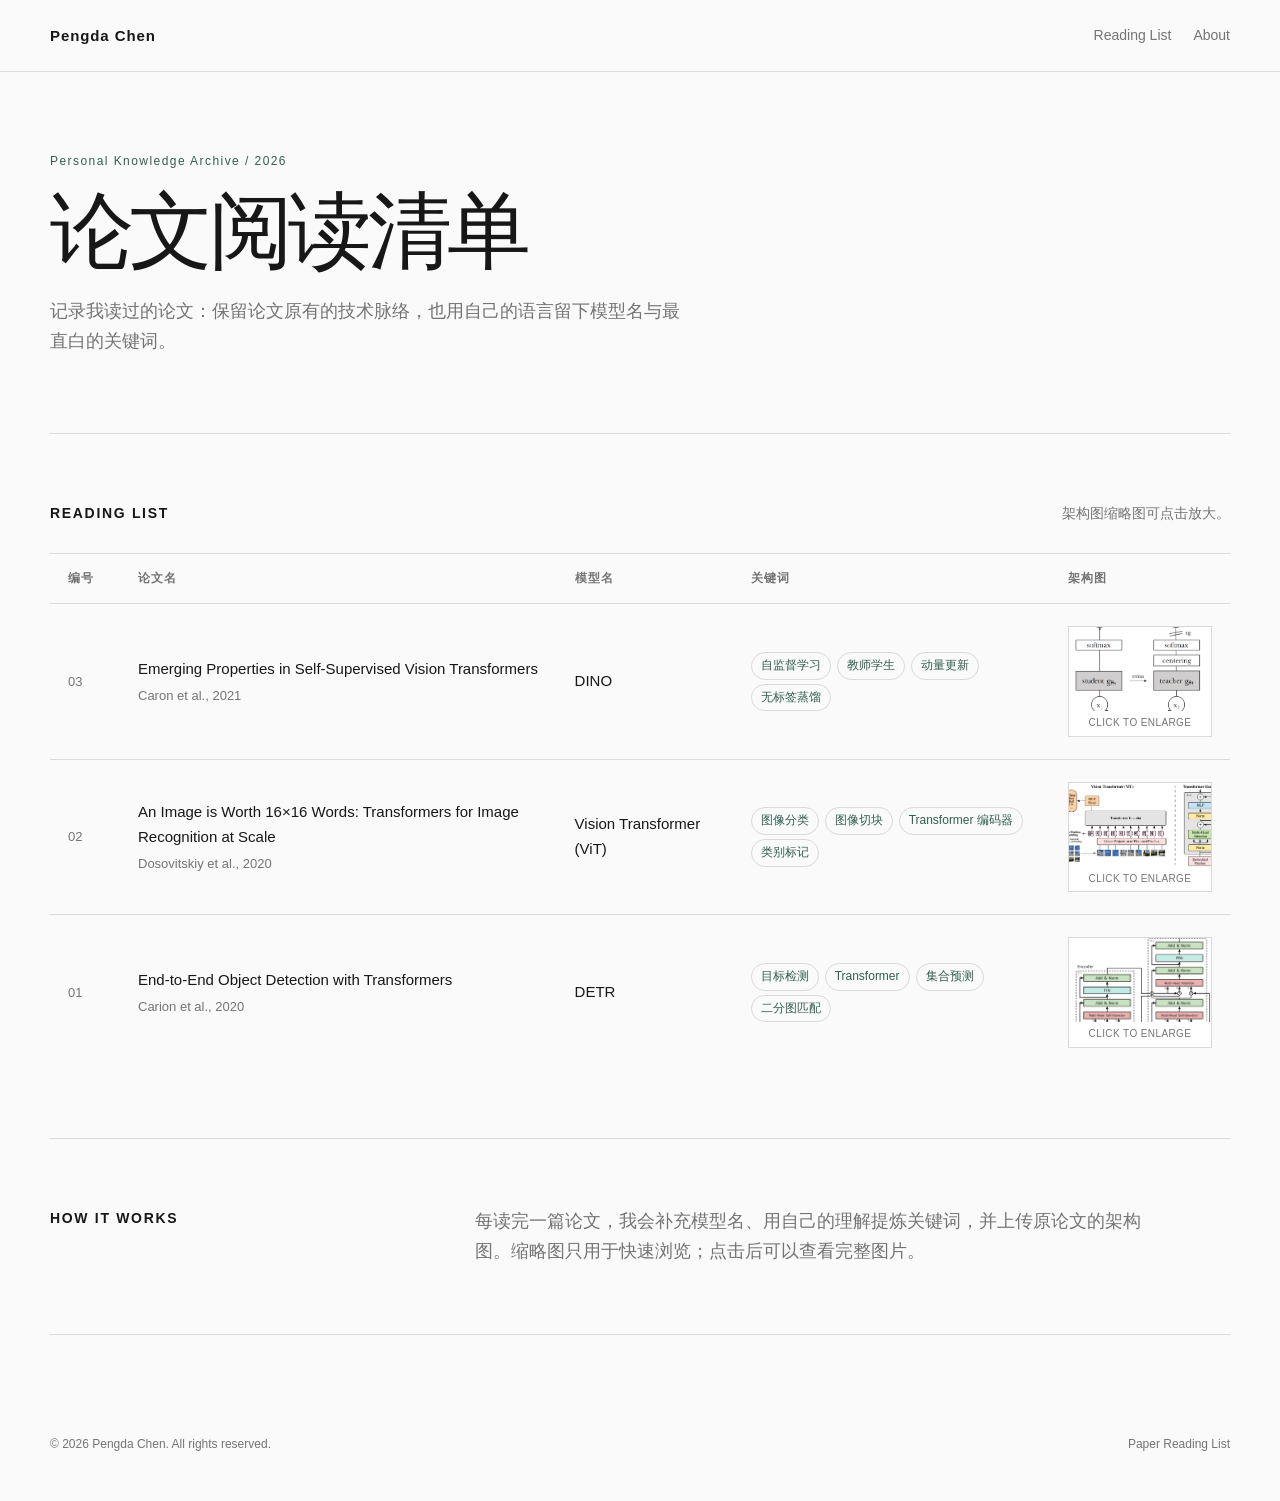
==== pages/homepage.html @ 8f0850e8 "Order paper list by recent reading" ====
<!doctype html>
<html lang="zh-CN">
  <head>
    <meta charset="UTF-8" />
    <meta name="viewport" content="width=device-width, initial-scale=1.0" />
    <meta name="description" content="Pengda Chen 的论文阅读清单" />
    <title>Paper Reading List — Pengda Chen</title>
    <link rel="stylesheet" href="../css/style.css" />
  </head>
  <body>
    <header class="site-header" id="top">
      <div class="container nav">
        <a class="brand" href="#top">Pengda Chen</a>
        <nav class="nav-links" aria-label="主导航">
          <a href="#reading-list">Reading List</a>
          <a href="#how-to-use">About</a>
        </nav>
      </div>
    </header>

    <main class="container">
      <section class="intro">
        <p class="eyebrow">Personal Knowledge Archive / 2026</p>
        <h1>论文阅读清单</h1>
        <p class="intro-copy">记录我读过的论文：保留论文原有的技术脉络，也用自己的语言留下模型名与最直白的关键词。</p>
      </section>

      <section id="reading-list" class="reading-list" aria-labelledby="reading-list-title">
        <div class="section-heading">
          <h2 id="reading-list-title">Reading List</h2>
          <p>架构图缩略图可点击放大。</p>
        </div>
        <div class="table-scroll">
          <table>
            <thead>
              <tr>
                <th scope="col">编号</th>
                <th scope="col">论文名</th>
                <th scope="col">模型名</th>
                <th scope="col">关键词</th>
                <th scope="col">架构图</th>
              </tr>
            </thead>
            <tbody>
              <!-- 新论文在此处添加一行；图片建议放在 ../images/ 文件夹。 -->
              <tr>
                <td class="paper-index">03</td>
                <td><strong>Emerging Properties in Self-Supervised Vision Transformers</strong><span>Caron et al., 2021</span></td>
                <td>DINO</td>
                <td><span class="keyword">自监督学习</span><span class="keyword">教师学生</span><span class="keyword">动量更新</span><span class="keyword">无标签蒸馏</span></td>
                <td>
                  <button class="thumbnail-button" type="button" data-full-image="../images/dino-architecture.png" data-paper-title="DINO 架构图" aria-label="放大查看 DINO 架构图">
                    <img src="../images/dino-architecture.png" alt="DINO 论文中的教师学生模型架构图" />
                    <span>Click to enlarge</span>
                  </button>
                </td>
              </tr>
              <tr>
                <td class="paper-index">02</td>
                <td><strong>An Image is Worth 16×16 Words: Transformers for Image Recognition at Scale</strong><span>Dosovitskiy et al., 2020</span></td>
                <td>Vision Transformer (ViT)</td>
                <td><span class="keyword">图像分类</span><span class="keyword">图像切块</span><span class="keyword">Transformer 编码器</span><span class="keyword">类别标记</span></td>
                <td>
                  <button class="thumbnail-button" type="button" data-full-image="../images/vit-architecture.png" data-paper-title="Vision Transformer (ViT) 架构图" aria-label="放大查看 Vision Transformer 架构图">
                    <img src="../images/vit-architecture.png" alt="Vision Transformer 论文中的模型架构图" />
                    <span>Click to enlarge</span>
                  </button>
                </td>
              </tr>
              <tr>
                <td class="paper-index">01</td>
                <td><strong>End-to-End Object Detection with Transformers</strong><span>Carion et al., 2020</span></td>
                <td>DETR</td>
                <td><span class="keyword">目标检测</span><span class="keyword">Transformer</span><span class="keyword">集合预测</span><span class="keyword">二分图匹配</span></td>
                <td>
                  <button class="thumbnail-button" type="button" data-full-image="../images/detr-architecture.png" data-paper-title="DETR 架构图" aria-label="放大查看 DETR 架构图">
                    <img src="../images/detr-architecture.png" alt="DETR 论文中的模型架构图" />
                    <span>Click to enlarge</span>
                  </button>
                </td>
              </tr>
            </tbody>
          </table>
        </div>
      </section>

      <section id="how-to-use" class="how-to-use">
        <h2>How it works</h2>
        <p>每读完一篇论文，我会补充模型名、用自己的理解提炼关键词，并上传原论文的架构图。缩略图只用于快速浏览；点击后可以查看完整图片。</p>
      </section>
    </main>

    <footer><div class="container"><p>© 2026 Pengda Chen. All rights reserved.</p><p>Paper Reading List</p></div></footer>

    <dialog class="image-dialog" aria-labelledby="dialog-title">
      <div class="dialog-bar"><p id="dialog-title">架构图</p><button class="close-dialog" type="button" aria-label="关闭放大图片">×</button></div>
      <img class="dialog-image" src="" alt="" />
    </dialog>
    <script src="../src/main.js"></script>
  </body>
</html>
---- css/style.css ----
:root { --ink: #171717; --muted: #747474; --line: #d9d9d9; --paper: #fafafa; --accent: #315f51; --header-height: 72px; }
* { box-sizing: border-box; }
html { scroll-behavior: smooth; scroll-padding-top: calc(var(--header-height) + 24px); }
body { margin: 0; color: var(--ink); background: var(--paper); font-family: "Helvetica Neue", Helvetica, Arial, "PingFang SC", "Microsoft YaHei", sans-serif; line-height: 1.65; }
button, a { font: inherit; } a { color: inherit; text-decoration: none; }.container { width: min(1180px, calc(100% - 48px)); margin: 0 auto; }
.site-header { position: fixed; z-index: 10; inset: 0 0 auto; height: var(--header-height); border-bottom: 1px solid var(--line); background: rgba(250, 250, 250, .94); backdrop-filter: blur(10px); }.nav { display: flex; min-height: var(--header-height); align-items: center; justify-content: space-between; gap: 24px; }.brand { font-size: 15px; font-weight: 600; letter-spacing: .06em; }.nav-links { display: flex; gap: 22px; color: var(--muted); font-size: 14px; }.nav-links a:hover { color: var(--accent); }
main { padding: 152px 0 74px; }.intro { padding-bottom: 76px; border-bottom: 1px solid var(--line); }.eyebrow { margin: 0 0 16px; color: var(--accent); font-size: 12px; letter-spacing: .12em; }h1, h2, p { margin-top: 0; }h1 { margin-bottom: 22px; font-size: clamp(44px, 7vw, 84px); font-weight: 400; letter-spacing: -.055em; line-height: 1.04; }.intro-copy { max-width: 635px; margin-bottom: 0; color: var(--muted); font-size: 18px; }
.reading-list, .how-to-use { padding: 68px 0; border-bottom: 1px solid var(--line); }.section-heading { display: flex; align-items: baseline; justify-content: space-between; gap: 24px; margin-bottom: 28px; }.section-heading h2, .how-to-use h2 { margin-bottom: 0; font-size: 14px; font-weight: 600; letter-spacing: .12em; text-transform: uppercase; }.section-heading p { margin-bottom: 0; color: var(--muted); font-size: 14px; }.table-scroll { overflow-x: auto; border-top: 1px solid var(--line); }table { width: 100%; min-width: 860px; border-collapse: collapse; text-align: left; }th { padding: 15px 18px; color: var(--muted); font-size: 12px; font-weight: 600; letter-spacing: .08em; text-transform: uppercase; }td { padding: 22px 18px; vertical-align: middle; border-top: 1px solid var(--line); font-size: 15px; }td:nth-child(2) { width: 37%; }.paper-index { width: 70px; color: var(--muted); font-size: 13px; font-variant-numeric: tabular-nums; }td strong, td span { display: block; }td strong { font-weight: 500; }td td span, td > span { margin-top: 3px; color: var(--muted); font-size: 13px; }.keyword { display: inline-block; margin: 2px 6px 2px 0; padding: 3px 9px; border: 1px solid var(--line); border-radius: 999px; color: var(--accent); font-size: 12px; }.thumbnail-button { position: relative; display: block; width: 144px; padding: 0; overflow: hidden; border: 1px solid var(--line); background: white; cursor: zoom-in; }.thumbnail-button img { display: block; width: 142px; height: 84px; object-fit: cover; }.thumbnail-button span { padding: 4px 7px; color: var(--muted); font-size: 10px; letter-spacing: .04em; text-transform: uppercase; }.thumbnail-button:hover { border-color: var(--accent); }
.how-to-use { display: grid; grid-template-columns: 1fr 2fr; gap: 48px; }.how-to-use p { max-width: 700px; margin-bottom: 0; color: var(--muted); font-size: 18px; }.image-dialog { width: min(1100px, calc(100% - 32px)); max-height: calc(100% - 32px); padding: 0; border: 1px solid var(--line); background: var(--paper); box-shadow: 0 24px 80px rgba(0, 0, 0, .2); }.image-dialog::backdrop { background: rgba(16, 16, 16, .7); }.dialog-bar { display: flex; align-items: center; justify-content: space-between; min-height: 52px; padding: 0 14px 0 20px; border-bottom: 1px solid var(--line); }.dialog-bar p { margin: 0; font-size: 14px; font-weight: 500; }.close-dialog { width: 34px; height: 34px; border: 0; border-radius: 50%; background: transparent; color: var(--ink); cursor: pointer; font-size: 28px; line-height: 1; }.close-dialog:hover { background: #eee; }.dialog-image { display: block; max-width: 100%; max-height: calc(100vh - 92px); margin: 0 auto; object-fit: contain; }
footer { padding: 26px 0 34px; color: var(--muted); font-size: 12px; }footer .container { display: flex; justify-content: space-between; gap: 16px; }
@media (max-width: 700px) { :root { --header-height: 60px; }.container { width: min(100% - 32px, 1180px); }.nav-links { gap: 14px; font-size: 12px; }main { padding-top: 116px; }.intro { padding-bottom: 58px; }.reading-list, .how-to-use { padding: 52px 0; }.section-heading, .how-to-use, footer .container { display: block; }.section-heading p { margin-top: 8px; }.how-to-use p { margin-top: 22px; }.dialog-image { max-height: calc(100vh - 84px); }footer p + p { margin-top: 8px; } }
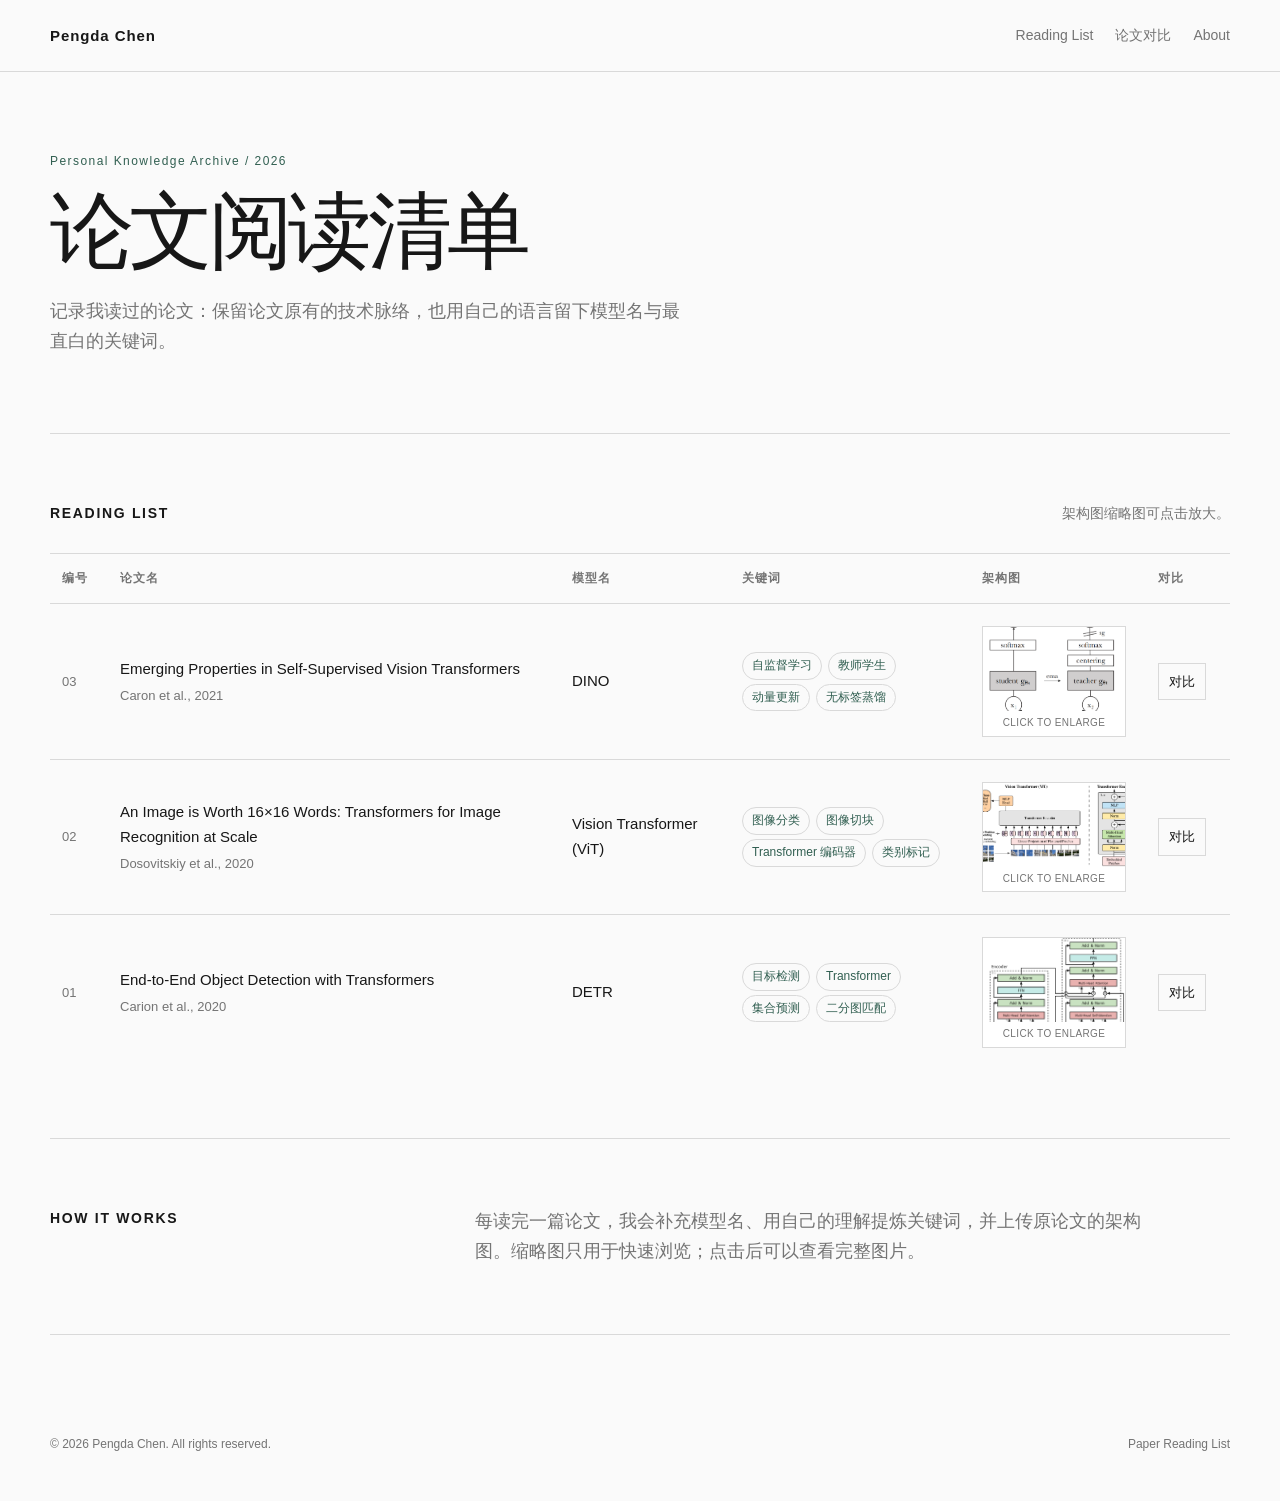
==== commit aabb7a92: "Add architecture comparison tool" ====
--- a/pages/homepage.html
+++ b/pages/homepage.html
@@ -13,6 +13,7 @@
         <a class="brand" href="#top">Pengda Chen</a>
         <nav class="nav-links" aria-label="主导航">
           <a href="#reading-list">Reading List</a>
+          <button class="nav-comparison" type="button">论文对比</button>
           <a href="#how-to-use">About</a>
         </nav>
       </div>
@@ -26,76 +27,59 @@
       </section>
 
       <section id="reading-list" class="reading-list" aria-labelledby="reading-list-title">
-        <div class="section-heading">
-          <h2 id="reading-list-title">Reading List</h2>
-          <p>架构图缩略图可点击放大。</p>
-        </div>
+        <div class="section-heading"><h2 id="reading-list-title">Reading List</h2><p>架构图缩略图可点击放大。</p></div>
         <div class="table-scroll">
           <table>
-            <thead>
-              <tr>
-                <th scope="col">编号</th>
-                <th scope="col">论文名</th>
-                <th scope="col">模型名</th>
-                <th scope="col">关键词</th>
-                <th scope="col">架构图</th>
-              </tr>
-            </thead>
+            <colgroup>
+              <col class="col-index" /><col class="col-paper" /><col class="col-model" /><col class="col-keywords" /><col class="col-image" /><col class="col-compare" />
+            </colgroup>
+            <thead><tr><th scope="col">编号</th><th scope="col">论文名</th><th scope="col">模型名</th><th scope="col">关键词</th><th scope="col">架构图</th><th scope="col">对比</th></tr></thead>
             <tbody>
-              <!-- 新论文在此处添加一行；图片建议放在 ../images/ 文件夹。 -->
+              <!-- 新论文添加在表格顶部；模型名与 data-model 保持一致。 -->
               <tr>
                 <td class="paper-index">03</td>
                 <td><strong>Emerging Properties in Self-Supervised Vision Transformers</strong><span>Caron et al., 2021</span></td>
                 <td>DINO</td>
                 <td><span class="keyword">自监督学习</span><span class="keyword">教师学生</span><span class="keyword">动量更新</span><span class="keyword">无标签蒸馏</span></td>
-                <td>
-                  <button class="thumbnail-button" type="button" data-full-image="../images/dino-architecture.png" data-paper-title="DINO 架构图" aria-label="放大查看 DINO 架构图">
-                    <img src="../images/dino-architecture.png" alt="DINO 论文中的教师学生模型架构图" />
-                    <span>Click to enlarge</span>
-                  </button>
-                </td>
+                <td><button class="thumbnail-button" type="button" data-full-image="../images/dino-architecture.png" data-paper-title="DINO 架构图" aria-label="放大查看 DINO 架构图"><img src="../images/dino-architecture.png" alt="DINO 论文中的教师学生模型架构图" /><span>Click to enlarge</span></button></td>
+                <td><button class="compare-button" type="button" data-model="DINO" data-title="DINO" data-image="../images/dino-architecture.png">对比</button></td>
               </tr>
               <tr>
                 <td class="paper-index">02</td>
                 <td><strong>An Image is Worth 16×16 Words: Transformers for Image Recognition at Scale</strong><span>Dosovitskiy et al., 2020</span></td>
                 <td>Vision Transformer (ViT)</td>
                 <td><span class="keyword">图像分类</span><span class="keyword">图像切块</span><span class="keyword">Transformer 编码器</span><span class="keyword">类别标记</span></td>
-                <td>
-                  <button class="thumbnail-button" type="button" data-full-image="../images/vit-architecture.png" data-paper-title="Vision Transformer (ViT) 架构图" aria-label="放大查看 Vision Transformer 架构图">
-                    <img src="../images/vit-architecture.png" alt="Vision Transformer 论文中的模型架构图" />
-                    <span>Click to enlarge</span>
-                  </button>
-                </td>
+                <td><button class="thumbnail-button" type="button" data-full-image="../images/vit-architecture.png" data-paper-title="Vision Transformer (ViT) 架构图" aria-label="放大查看 Vision Transformer 架构图"><img src="../images/vit-architecture.png" alt="Vision Transformer 论文中的模型架构图" /><span>Click to enlarge</span></button></td>
+                <td><button class="compare-button" type="button" data-model="Vision Transformer (ViT)" data-title="Vision Transformer (ViT)" data-image="../images/vit-architecture.png">对比</button></td>
               </tr>
               <tr>
                 <td class="paper-index">01</td>
                 <td><strong>End-to-End Object Detection with Transformers</strong><span>Carion et al., 2020</span></td>
                 <td>DETR</td>
                 <td><span class="keyword">目标检测</span><span class="keyword">Transformer</span><span class="keyword">集合预测</span><span class="keyword">二分图匹配</span></td>
-                <td>
-                  <button class="thumbnail-button" type="button" data-full-image="../images/detr-architecture.png" data-paper-title="DETR 架构图" aria-label="放大查看 DETR 架构图">
-                    <img src="../images/detr-architecture.png" alt="DETR 论文中的模型架构图" />
-                    <span>Click to enlarge</span>
-                  </button>
-                </td>
+                <td><button class="thumbnail-button" type="button" data-full-image="../images/detr-architecture.png" data-paper-title="DETR 架构图" aria-label="放大查看 DETR 架构图"><img src="../images/detr-architecture.png" alt="DETR 论文中的模型架构图" /><span>Click to enlarge</span></button></td>
+                <td><button class="compare-button" type="button" data-model="DETR" data-title="DETR" data-image="../images/detr-architecture.png">对比</button></td>
               </tr>
             </tbody>
           </table>
         </div>
       </section>
 
-      <section id="how-to-use" class="how-to-use">
-        <h2>How it works</h2>
-        <p>每读完一篇论文，我会补充模型名、用自己的理解提炼关键词，并上传原论文的架构图。缩略图只用于快速浏览；点击后可以查看完整图片。</p>
-      </section>
+      <section id="how-to-use" class="how-to-use"><h2>How it works</h2><p>每读完一篇论文，我会补充模型名、用自己的理解提炼关键词，并上传原论文的架构图。缩略图只用于快速浏览；点击后可以查看完整图片。</p></section>
     </main>
 
     <footer><div class="container"><p>© 2026 Pengda Chen. All rights reserved.</p><p>Paper Reading List</p></div></footer>
 
-    <dialog class="image-dialog" aria-labelledby="dialog-title">
-      <div class="dialog-bar"><p id="dialog-title">架构图</p><button class="close-dialog" type="button" aria-label="关闭放大图片">×</button></div>
-      <img class="dialog-image" src="" alt="" />
+    <dialog class="image-dialog" aria-labelledby="image-dialog-title"><div class="dialog-bar"><p id="image-dialog-title">架构图</p><button class="close-image-dialog" type="button" aria-label="关闭放大图片">×</button></div><img class="dialog-image" src="" alt="" /></dialog>
+
+    <dialog class="comparison-dialog" aria-labelledby="comparison-dialog-title">
+      <div class="dialog-bar"><div><p id="comparison-dialog-title">论文对比</p><span>从两个模型中选择架构图，并排查看。</span></div><button class="close-comparison-dialog" type="button" aria-label="关闭论文对比">×</button></div>
+      <div class="comparison-grid">
+        <section class="comparison-panel" data-side="left"><div class="panel-heading"><h3>左侧架构图</h3><button class="clear-panel" type="button">清空</button></div><label>模型名<input class="model-search" type="text" autocomplete="off" placeholder="输入模型名后按回车" /></label><ul class="suggestion-list" role="listbox" aria-label="相似模型建议"></ul><p class="panel-message" aria-live="polite"></p><div class="selected-architecture"><p>选择一个模型以显示架构图</p></div></section>
+        <section class="comparison-panel" data-side="right"><div class="panel-heading"><h3>右侧架构图</h3><button class="clear-panel" type="button">清空</button></div><label>模型名<input class="model-search" type="text" autocomplete="off" placeholder="输入模型名后按回车" /></label><ul class="suggestion-list" role="listbox" aria-label="相似模型建议"></ul><p class="panel-message" aria-live="polite"></p><div class="selected-architecture"><p>选择一个模型以显示架构图</p></div></section>
+      </div>
     </dialog>
+    <div class="toast" role="status" aria-live="polite"></div>
     <script src="../src/main.js"></script>
   </body>
 </html>
--- a/css/style.css
+++ b/css/style.css
@@ -1,11 +1,9 @@
-:root { --ink: #171717; --muted: #747474; --line: #d9d9d9; --paper: #fafafa; --accent: #315f51; --header-height: 72px; }
-* { box-sizing: border-box; }
-html { scroll-behavior: smooth; scroll-padding-top: calc(var(--header-height) + 24px); }
-body { margin: 0; color: var(--ink); background: var(--paper); font-family: "Helvetica Neue", Helvetica, Arial, "PingFang SC", "Microsoft YaHei", sans-serif; line-height: 1.65; }
-button, a { font: inherit; } a { color: inherit; text-decoration: none; }.container { width: min(1180px, calc(100% - 48px)); margin: 0 auto; }
-.site-header { position: fixed; z-index: 10; inset: 0 0 auto; height: var(--header-height); border-bottom: 1px solid var(--line); background: rgba(250, 250, 250, .94); backdrop-filter: blur(10px); }.nav { display: flex; min-height: var(--header-height); align-items: center; justify-content: space-between; gap: 24px; }.brand { font-size: 15px; font-weight: 600; letter-spacing: .06em; }.nav-links { display: flex; gap: 22px; color: var(--muted); font-size: 14px; }.nav-links a:hover { color: var(--accent); }
-main { padding: 152px 0 74px; }.intro { padding-bottom: 76px; border-bottom: 1px solid var(--line); }.eyebrow { margin: 0 0 16px; color: var(--accent); font-size: 12px; letter-spacing: .12em; }h1, h2, p { margin-top: 0; }h1 { margin-bottom: 22px; font-size: clamp(44px, 7vw, 84px); font-weight: 400; letter-spacing: -.055em; line-height: 1.04; }.intro-copy { max-width: 635px; margin-bottom: 0; color: var(--muted); font-size: 18px; }
-.reading-list, .how-to-use { padding: 68px 0; border-bottom: 1px solid var(--line); }.section-heading { display: flex; align-items: baseline; justify-content: space-between; gap: 24px; margin-bottom: 28px; }.section-heading h2, .how-to-use h2 { margin-bottom: 0; font-size: 14px; font-weight: 600; letter-spacing: .12em; text-transform: uppercase; }.section-heading p { margin-bottom: 0; color: var(--muted); font-size: 14px; }.table-scroll { overflow-x: auto; border-top: 1px solid var(--line); }table { width: 100%; min-width: 860px; border-collapse: collapse; text-align: left; }th { padding: 15px 18px; color: var(--muted); font-size: 12px; font-weight: 600; letter-spacing: .08em; text-transform: uppercase; }td { padding: 22px 18px; vertical-align: middle; border-top: 1px solid var(--line); font-size: 15px; }td:nth-child(2) { width: 37%; }.paper-index { width: 70px; color: var(--muted); font-size: 13px; font-variant-numeric: tabular-nums; }td strong, td span { display: block; }td strong { font-weight: 500; }td td span, td > span { margin-top: 3px; color: var(--muted); font-size: 13px; }.keyword { display: inline-block; margin: 2px 6px 2px 0; padding: 3px 9px; border: 1px solid var(--line); border-radius: 999px; color: var(--accent); font-size: 12px; }.thumbnail-button { position: relative; display: block; width: 144px; padding: 0; overflow: hidden; border: 1px solid var(--line); background: white; cursor: zoom-in; }.thumbnail-button img { display: block; width: 142px; height: 84px; object-fit: cover; }.thumbnail-button span { padding: 4px 7px; color: var(--muted); font-size: 10px; letter-spacing: .04em; text-transform: uppercase; }.thumbnail-button:hover { border-color: var(--accent); }
-.how-to-use { display: grid; grid-template-columns: 1fr 2fr; gap: 48px; }.how-to-use p { max-width: 700px; margin-bottom: 0; color: var(--muted); font-size: 18px; }.image-dialog { width: min(1100px, calc(100% - 32px)); max-height: calc(100% - 32px); padding: 0; border: 1px solid var(--line); background: var(--paper); box-shadow: 0 24px 80px rgba(0, 0, 0, .2); }.image-dialog::backdrop { background: rgba(16, 16, 16, .7); }.dialog-bar { display: flex; align-items: center; justify-content: space-between; min-height: 52px; padding: 0 14px 0 20px; border-bottom: 1px solid var(--line); }.dialog-bar p { margin: 0; font-size: 14px; font-weight: 500; }.close-dialog { width: 34px; height: 34px; border: 0; border-radius: 50%; background: transparent; color: var(--ink); cursor: pointer; font-size: 28px; line-height: 1; }.close-dialog:hover { background: #eee; }.dialog-image { display: block; max-width: 100%; max-height: calc(100vh - 92px); margin: 0 auto; object-fit: contain; }
-footer { padding: 26px 0 34px; color: var(--muted); font-size: 12px; }footer .container { display: flex; justify-content: space-between; gap: 16px; }
-@media (max-width: 700px) { :root { --header-height: 60px; }.container { width: min(100% - 32px, 1180px); }.nav-links { gap: 14px; font-size: 12px; }main { padding-top: 116px; }.intro { padding-bottom: 58px; }.reading-list, .how-to-use { padding: 52px 0; }.section-heading, .how-to-use, footer .container { display: block; }.section-heading p { margin-top: 8px; }.how-to-use p { margin-top: 22px; }.dialog-image { max-height: calc(100vh - 84px); }footer p + p { margin-top: 8px; } }
+:root { --ink:#171717; --muted:#747474; --line:#d9d9d9; --paper:#fafafa; --accent:#315f51; --header-height:72px; } * { box-sizing:border-box; } html { scroll-behavior:smooth; scroll-padding-top:calc(var(--header-height) + 24px); } body { margin:0; color:var(--ink); background:var(--paper); font-family:"Helvetica Neue",Helvetica,Arial,"PingFang SC","Microsoft YaHei",sans-serif; line-height:1.65; } button,input { font:inherit; } button { color:inherit; } a { color:inherit; text-decoration:none; } .container { width:min(1180px,calc(100% - 48px)); margin:0 auto; }
+.site-header { position:fixed; z-index:10; inset:0 0 auto; height:var(--header-height); border-bottom:1px solid var(--line); background:rgba(250,250,250,.94); backdrop-filter:blur(10px); } .nav { display:flex; min-height:var(--header-height); align-items:center; justify-content:space-between; gap:24px; } .brand { font-size:15px; font-weight:600; letter-spacing:.06em; } .nav-links { display:flex; align-items:center; gap:22px; color:var(--muted); font-size:14px; } .nav-links a:hover,.nav-comparison:hover { color:var(--accent); } .nav-comparison { padding:0; border:0; background:transparent; cursor:pointer; }
+main { padding:152px 0 74px; } .intro { padding-bottom:76px; border-bottom:1px solid var(--line); } .eyebrow { margin:0 0 16px; color:var(--accent); font-size:12px; letter-spacing:.12em; } h1,h2,p { margin-top:0; } h1 { margin-bottom:22px; font-size:clamp(44px,7vw,84px); font-weight:400; letter-spacing:-.055em; line-height:1.04; } .intro-copy { max-width:635px; margin-bottom:0; color:var(--muted); font-size:18px; }
+.reading-list,.how-to-use { padding:68px 0; border-bottom:1px solid var(--line); } .section-heading { display:flex; align-items:baseline; justify-content:space-between; gap:24px; margin-bottom:28px; } .section-heading h2,.how-to-use h2 { margin-bottom:0; font-size:14px; font-weight:600; letter-spacing:.12em; text-transform:uppercase; } .section-heading p { margin-bottom:0; color:var(--muted); font-size:14px; } .table-scroll { overflow-x:auto; border-top:1px solid var(--line); } table { width:100%; min-width:1020px; border-collapse:collapse; text-align:left; } .col-index { width:58px; } .col-paper { width:auto; } .col-model { width:170px; } .col-keywords { width:240px; } .col-image { width:176px; } .col-compare { width:84px; } th { padding:15px 12px; color:var(--muted); font-size:12px; font-weight:600; letter-spacing:.08em; text-transform:uppercase; } td { padding:22px 12px; vertical-align:middle; border-top:1px solid var(--line); font-size:15px; } .paper-index { color:var(--muted); font-size:13px; font-variant-numeric:tabular-nums; } td strong,td span { display:block; } td strong { font-weight:500; } td > span { margin-top:3px; color:var(--muted); font-size:13px; } .keyword { display:inline-block; margin:2px 6px 2px 0; padding:3px 9px; border:1px solid var(--line); border-radius:999px; color:var(--accent); font-size:12px; } .thumbnail-button { display:block; width:144px; padding:0; overflow:hidden; border:1px solid var(--line); background:white; cursor:zoom-in; } .thumbnail-button img { display:block; width:142px; height:84px; object-fit:cover; } .thumbnail-button span { padding:4px 7px; color:var(--muted); font-size:10px; letter-spacing:.04em; text-transform:uppercase; } .thumbnail-button:hover,.compare-button:hover { border-color:var(--accent); } .compare-button { padding:7px 10px; border:1px solid var(--line); background:transparent; cursor:pointer; font-size:13px; }
+.how-to-use { display:grid; grid-template-columns:1fr 2fr; gap:48px; } .how-to-use p { max-width:700px; margin-bottom:0; color:var(--muted); font-size:18px; } footer { padding:26px 0 34px; color:var(--muted); font-size:12px; } footer .container { display:flex; justify-content:space-between; gap:16px; }
+dialog { border:1px solid var(--line); background:var(--paper); box-shadow:0 24px 80px rgba(0,0,0,.2); } dialog::backdrop { background:rgba(16,16,16,.7); } .image-dialog { width:min(1100px,calc(100% - 32px)); max-height:calc(100% - 32px); padding:0; } .dialog-bar { display:flex; align-items:center; justify-content:space-between; min-height:52px; padding:10px 14px 10px 20px; border-bottom:1px solid var(--line); } .dialog-bar p { margin:0; font-size:14px; font-weight:500; } .dialog-bar span { color:var(--muted); font-size:12px; } .close-image-dialog,.close-comparison-dialog { width:34px; height:34px; border:0; border-radius:50%; background:transparent; cursor:pointer; font-size:28px; line-height:1; } .close-image-dialog:hover,.close-comparison-dialog:hover { background:#eee; } .dialog-image { display:block; max-width:100%; max-height:calc(100vh - 92px); margin:0 auto; object-fit:contain; }
+.comparison-dialog { width:min(1360px,calc(100% - 32px)); max-height:calc(100% - 32px); padding:0; } .comparison-grid { display:grid; grid-template-columns:1fr 1fr; gap:0; } .comparison-panel { min-width:0; padding:20px; } .comparison-panel + .comparison-panel { border-left:1px solid var(--line); } .panel-heading { display:flex; align-items:center; justify-content:space-between; margin-bottom:16px; } .panel-heading h3 { margin:0; font-size:14px; font-weight:600; letter-spacing:.08em; } .clear-panel { padding:4px 8px; border:1px solid var(--line); background:transparent; cursor:pointer; color:var(--muted); font-size:12px; } .comparison-panel label { display:block; color:var(--muted); font-size:12px; } .model-search { display:block; width:100%; margin-top:5px; padding:9px 10px; border:1px solid var(--line); border-radius:0; outline:none; background:white; color:var(--ink); } .model-search:focus { border-color:var(--accent); } .suggestion-list { min-height:0; max-height:116px; margin:0; padding:0; overflow:auto; list-style:none; } .suggestion-list:empty { display:none; } .suggestion-list button { display:block; width:100%; padding:7px 10px; border:1px solid var(--line); border-top:0; background:white; cursor:pointer; text-align:left; font-size:13px; } .suggestion-list button:hover { background:#f0f5f3; } .panel-message { min-height:20px; margin:7px 0 0; color:#a14444; font-size:12px; } .selected-architecture { display:grid; min-height:310px; margin-top:8px; place-items:center; overflow:hidden; border:1px solid var(--line); background:white; } .selected-architecture p { margin:0; padding:20px; color:var(--muted); font-size:13px; text-align:center; } .selected-architecture img { display:block; width:100%; max-height:500px; object-fit:contain; } .selected-architecture figcaption { padding:8px 12px; border-top:1px solid var(--line); color:var(--muted); font-size:12px; }
+.toast { position:fixed; z-index:30; right:24px; bottom:24px; max-width:300px; padding:10px 14px; transform:translateY(16px); opacity:0; pointer-events:none; border:1px solid var(--line); background:#202020; color:white; font-size:13px; transition:opacity .2s,transform .2s; } .toast.is-visible { transform:translateY(0); opacity:1; }
+@media (max-width:700px) { :root { --header-height:60px; } .container { width:min(100% - 32px,1180px); } .nav-links { gap:14px; font-size:12px; } main { padding-top:116px; } .intro { padding-bottom:58px; } .reading-list,.how-to-use { padding:52px 0; } .section-heading,.how-to-use,footer .container { display:block; } .section-heading p { margin-top:8px; } .how-to-use p { margin-top:22px; } .comparison-grid { grid-template-columns:1fr; } .comparison-panel + .comparison-panel { border-top:1px solid var(--line); border-left:0; } .selected-architecture { min-height:230px; } .dialog-image { max-height:calc(100vh - 84px); } footer p + p { margin-top:8px; } }
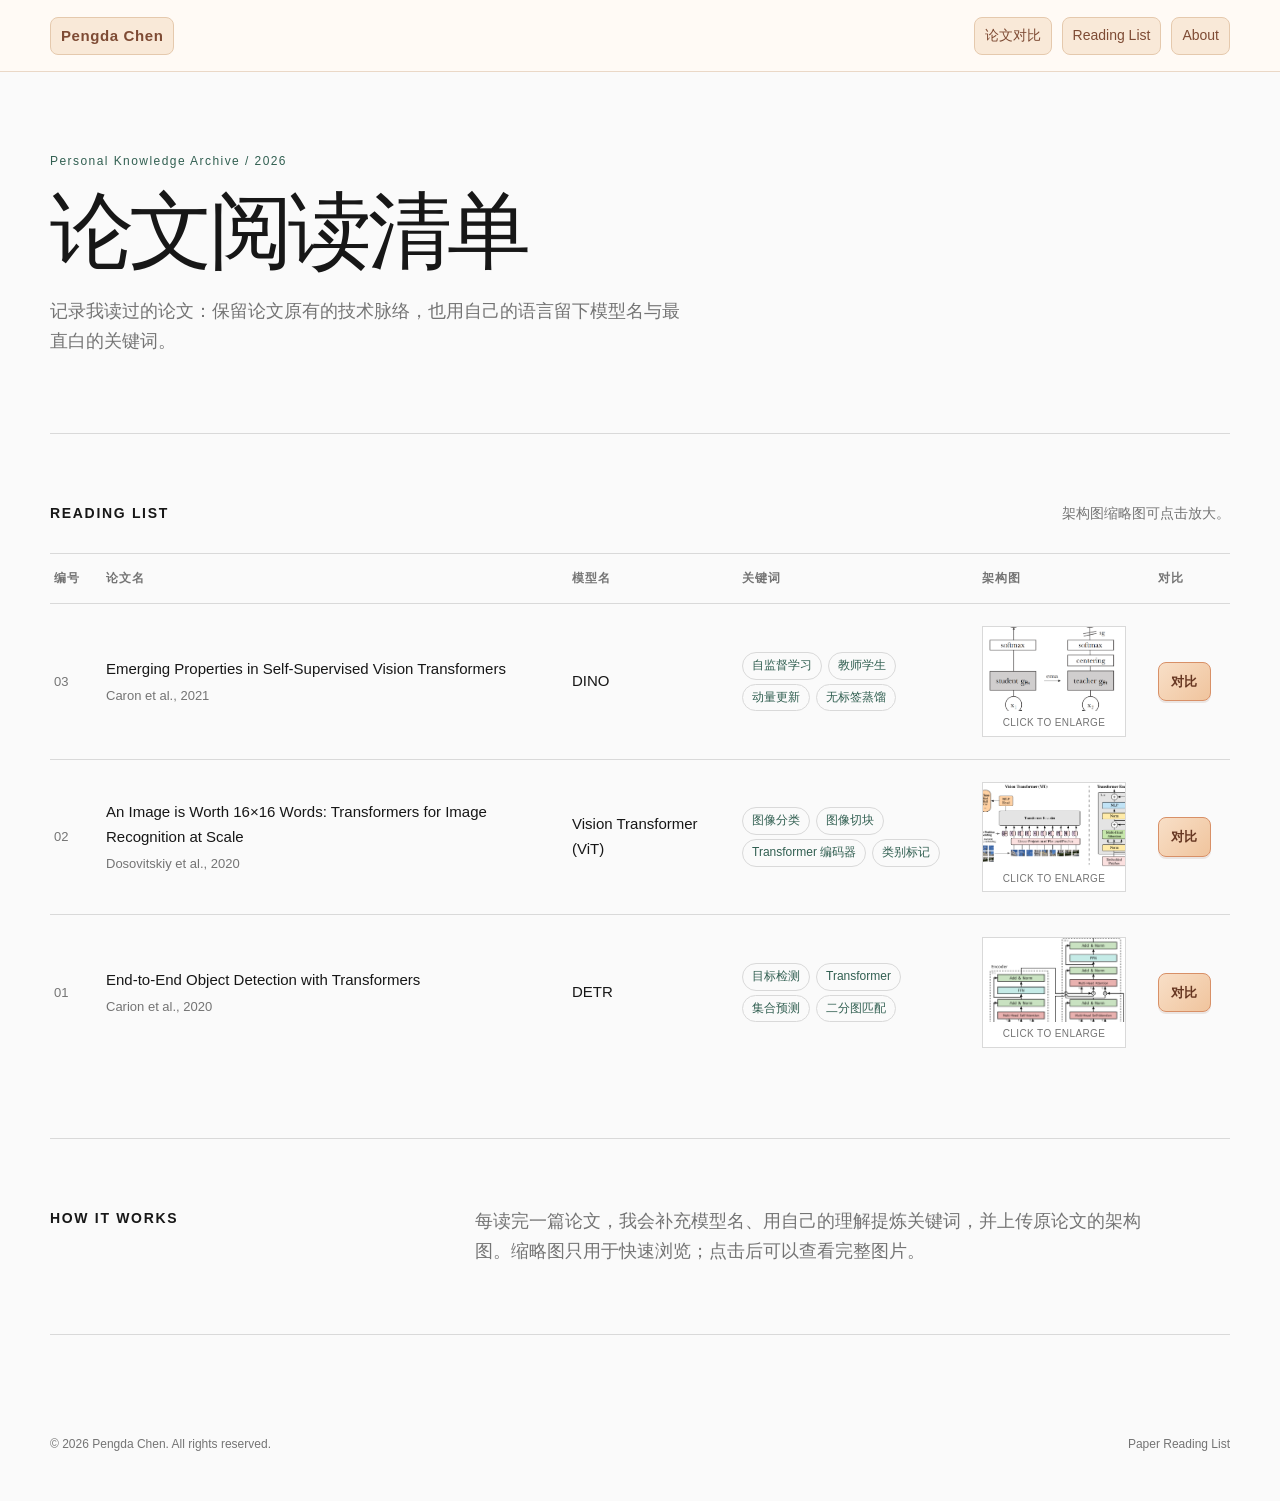
==== commit 4846228c: "Polish comparison controls and modal" ====
--- a/pages/homepage.html
+++ b/pages/homepage.html
@@ -12,8 +12,8 @@
       <div class="container nav">
         <a class="brand" href="#top">Pengda Chen</a>
         <nav class="nav-links" aria-label="主导航">
+          <button class="nav-comparison" type="button">论文对比</button>
           <a href="#reading-list">Reading List</a>
-          <button class="nav-comparison" type="button">论文对比</button>
           <a href="#how-to-use">About</a>
         </nav>
       </div>
@@ -72,13 +72,15 @@
 
     <dialog class="image-dialog" aria-labelledby="image-dialog-title"><div class="dialog-bar"><p id="image-dialog-title">架构图</p><button class="close-image-dialog" type="button" aria-label="关闭放大图片">×</button></div><img class="dialog-image" src="" alt="" /></dialog>
 
-    <dialog class="comparison-dialog" aria-labelledby="comparison-dialog-title">
+    <div class="comparison-modal" hidden role="dialog" aria-modal="true" aria-labelledby="comparison-dialog-title">
+      <div class="comparison-modal-surface">
       <div class="dialog-bar"><div><p id="comparison-dialog-title">论文对比</p><span>从两个模型中选择架构图，并排查看。</span></div><button class="close-comparison-dialog" type="button" aria-label="关闭论文对比">×</button></div>
       <div class="comparison-grid">
         <section class="comparison-panel" data-side="left"><div class="panel-heading"><h3>左侧架构图</h3><button class="clear-panel" type="button">清空</button></div><label>模型名<input class="model-search" type="text" autocomplete="off" placeholder="输入模型名后按回车" /></label><ul class="suggestion-list" role="listbox" aria-label="相似模型建议"></ul><p class="panel-message" aria-live="polite"></p><div class="selected-architecture"><p>选择一个模型以显示架构图</p></div></section>
         <section class="comparison-panel" data-side="right"><div class="panel-heading"><h3>右侧架构图</h3><button class="clear-panel" type="button">清空</button></div><label>模型名<input class="model-search" type="text" autocomplete="off" placeholder="输入模型名后按回车" /></label><ul class="suggestion-list" role="listbox" aria-label="相似模型建议"></ul><p class="panel-message" aria-live="polite"></p><div class="selected-architecture"><p>选择一个模型以显示架构图</p></div></section>
       </div>
-    </dialog>
+      </div>
+    </div>
     <div class="toast" role="status" aria-live="polite"></div>
     <script src="../src/main.js"></script>
   </body>
--- a/css/style.css
+++ b/css/style.css
@@ -1,9 +1,9 @@
 :root { --ink:#171717; --muted:#747474; --line:#d9d9d9; --paper:#fafafa; --accent:#315f51; --header-height:72px; } * { box-sizing:border-box; } html { scroll-behavior:smooth; scroll-padding-top:calc(var(--header-height) + 24px); } body { margin:0; color:var(--ink); background:var(--paper); font-family:"Helvetica Neue",Helvetica,Arial,"PingFang SC","Microsoft YaHei",sans-serif; line-height:1.65; } button,input { font:inherit; } button { color:inherit; } a { color:inherit; text-decoration:none; } .container { width:min(1180px,calc(100% - 48px)); margin:0 auto; }
-.site-header { position:fixed; z-index:10; inset:0 0 auto; height:var(--header-height); border-bottom:1px solid var(--line); background:rgba(250,250,250,.94); backdrop-filter:blur(10px); } .nav { display:flex; min-height:var(--header-height); align-items:center; justify-content:space-between; gap:24px; } .brand { font-size:15px; font-weight:600; letter-spacing:.06em; } .nav-links { display:flex; align-items:center; gap:22px; color:var(--muted); font-size:14px; } .nav-links a:hover,.nav-comparison:hover { color:var(--accent); } .nav-comparison { padding:0; border:0; background:transparent; cursor:pointer; }
+.site-header { position:fixed; z-index:10; inset:0 0 auto; height:var(--header-height); border-bottom:1px solid #ead8c7; background:rgba(255,250,245,.96); backdrop-filter:blur(10px); } .nav { display:flex; min-height:var(--header-height); align-items:center; justify-content:space-between; gap:24px; } .brand,.nav-links a,.nav-comparison { border:1px solid #e5c9ad; border-radius:8px; background:#f9e9d8; color:#7e4b34; } .brand { padding:6px 10px; font-size:15px; font-weight:600; letter-spacing:.04em; } .nav-links { display:flex; align-items:center; gap:10px; font-size:14px; } .nav-links a,.nav-comparison { padding:6px 10px; cursor:pointer; } .nav-links a:hover,.nav-comparison:hover { border-color:#bc7755; background:#f3d4b8; color:#623421; }
 main { padding:152px 0 74px; } .intro { padding-bottom:76px; border-bottom:1px solid var(--line); } .eyebrow { margin:0 0 16px; color:var(--accent); font-size:12px; letter-spacing:.12em; } h1,h2,p { margin-top:0; } h1 { margin-bottom:22px; font-size:clamp(44px,7vw,84px); font-weight:400; letter-spacing:-.055em; line-height:1.04; } .intro-copy { max-width:635px; margin-bottom:0; color:var(--muted); font-size:18px; }
-.reading-list,.how-to-use { padding:68px 0; border-bottom:1px solid var(--line); } .section-heading { display:flex; align-items:baseline; justify-content:space-between; gap:24px; margin-bottom:28px; } .section-heading h2,.how-to-use h2 { margin-bottom:0; font-size:14px; font-weight:600; letter-spacing:.12em; text-transform:uppercase; } .section-heading p { margin-bottom:0; color:var(--muted); font-size:14px; } .table-scroll { overflow-x:auto; border-top:1px solid var(--line); } table { width:100%; min-width:1020px; border-collapse:collapse; text-align:left; } .col-index { width:58px; } .col-paper { width:auto; } .col-model { width:170px; } .col-keywords { width:240px; } .col-image { width:176px; } .col-compare { width:84px; } th { padding:15px 12px; color:var(--muted); font-size:12px; font-weight:600; letter-spacing:.08em; text-transform:uppercase; } td { padding:22px 12px; vertical-align:middle; border-top:1px solid var(--line); font-size:15px; } .paper-index { color:var(--muted); font-size:13px; font-variant-numeric:tabular-nums; } td strong,td span { display:block; } td strong { font-weight:500; } td > span { margin-top:3px; color:var(--muted); font-size:13px; } .keyword { display:inline-block; margin:2px 6px 2px 0; padding:3px 9px; border:1px solid var(--line); border-radius:999px; color:var(--accent); font-size:12px; } .thumbnail-button { display:block; width:144px; padding:0; overflow:hidden; border:1px solid var(--line); background:white; cursor:zoom-in; } .thumbnail-button img { display:block; width:142px; height:84px; object-fit:cover; } .thumbnail-button span { padding:4px 7px; color:var(--muted); font-size:10px; letter-spacing:.04em; text-transform:uppercase; } .thumbnail-button:hover,.compare-button:hover { border-color:var(--accent); } .compare-button { padding:7px 10px; border:1px solid var(--line); background:transparent; cursor:pointer; font-size:13px; }
+.reading-list,.how-to-use { padding:68px 0; border-bottom:1px solid var(--line); } .section-heading { display:flex; align-items:baseline; justify-content:space-between; gap:24px; margin-bottom:28px; } .section-heading h2,.how-to-use h2 { margin-bottom:0; font-size:14px; font-weight:600; letter-spacing:.12em; text-transform:uppercase; } .section-heading p { margin-bottom:0; color:var(--muted); font-size:14px; } .table-scroll { overflow-x:auto; border-top:1px solid var(--line); } table { width:100%; min-width:1020px; border-collapse:collapse; text-align:left; } .col-index { width:44px; } .col-paper { width:auto; } .col-model { width:170px; } .col-keywords { width:240px; } .col-image { width:176px; } .col-compare { width:84px; } th { padding:15px 12px; color:var(--muted); font-size:12px; font-weight:600; letter-spacing:.08em; text-transform:uppercase; } th:first-child,td:first-child { padding-right:4px; padding-left:4px; } td { padding:22px 12px; vertical-align:middle; border-top:1px solid var(--line); font-size:15px; } .paper-index { color:var(--muted); font-size:13px; font-variant-numeric:tabular-nums; } td strong,td span { display:block; } td strong { font-weight:500; } td > span { margin-top:3px; color:var(--muted); font-size:13px; } .keyword { display:inline-block; margin:2px 6px 2px 0; padding:3px 9px; border:1px solid var(--line); border-radius:999px; color:var(--accent); font-size:12px; } .thumbnail-button { display:block; width:144px; padding:0; overflow:hidden; border:1px solid var(--line); background:white; cursor:zoom-in; } .thumbnail-button img { display:block; width:142px; height:84px; object-fit:cover; } .thumbnail-button span { padding:4px 7px; color:var(--muted); font-size:10px; letter-spacing:.04em; text-transform:uppercase; } .thumbnail-button:hover { border-color:var(--accent); } .compare-button { padding:8px 12px; border:1px solid #d89067; border-radius:8px; background:linear-gradient(135deg,#f8dfc7,#f0c49d); box-shadow:0 2px 0 rgba(127,75,52,.12); color:#673722; cursor:pointer; font-size:13px; font-weight:600; letter-spacing:.03em; } .compare-button:hover { border-color:#ad6243; background:linear-gradient(135deg,#f5d1b0,#eeb580); transform:translateY(-1px); }
 .how-to-use { display:grid; grid-template-columns:1fr 2fr; gap:48px; } .how-to-use p { max-width:700px; margin-bottom:0; color:var(--muted); font-size:18px; } footer { padding:26px 0 34px; color:var(--muted); font-size:12px; } footer .container { display:flex; justify-content:space-between; gap:16px; }
 dialog { border:1px solid var(--line); background:var(--paper); box-shadow:0 24px 80px rgba(0,0,0,.2); } dialog::backdrop { background:rgba(16,16,16,.7); } .image-dialog { width:min(1100px,calc(100% - 32px)); max-height:calc(100% - 32px); padding:0; } .dialog-bar { display:flex; align-items:center; justify-content:space-between; min-height:52px; padding:10px 14px 10px 20px; border-bottom:1px solid var(--line); } .dialog-bar p { margin:0; font-size:14px; font-weight:500; } .dialog-bar span { color:var(--muted); font-size:12px; } .close-image-dialog,.close-comparison-dialog { width:34px; height:34px; border:0; border-radius:50%; background:transparent; cursor:pointer; font-size:28px; line-height:1; } .close-image-dialog:hover,.close-comparison-dialog:hover { background:#eee; } .dialog-image { display:block; max-width:100%; max-height:calc(100vh - 92px); margin:0 auto; object-fit:contain; }
-.comparison-dialog { width:min(1360px,calc(100% - 32px)); max-height:calc(100% - 32px); padding:0; } .comparison-grid { display:grid; grid-template-columns:1fr 1fr; gap:0; } .comparison-panel { min-width:0; padding:20px; } .comparison-panel + .comparison-panel { border-left:1px solid var(--line); } .panel-heading { display:flex; align-items:center; justify-content:space-between; margin-bottom:16px; } .panel-heading h3 { margin:0; font-size:14px; font-weight:600; letter-spacing:.08em; } .clear-panel { padding:4px 8px; border:1px solid var(--line); background:transparent; cursor:pointer; color:var(--muted); font-size:12px; } .comparison-panel label { display:block; color:var(--muted); font-size:12px; } .model-search { display:block; width:100%; margin-top:5px; padding:9px 10px; border:1px solid var(--line); border-radius:0; outline:none; background:white; color:var(--ink); } .model-search:focus { border-color:var(--accent); } .suggestion-list { min-height:0; max-height:116px; margin:0; padding:0; overflow:auto; list-style:none; } .suggestion-list:empty { display:none; } .suggestion-list button { display:block; width:100%; padding:7px 10px; border:1px solid var(--line); border-top:0; background:white; cursor:pointer; text-align:left; font-size:13px; } .suggestion-list button:hover { background:#f0f5f3; } .panel-message { min-height:20px; margin:7px 0 0; color:#a14444; font-size:12px; } .selected-architecture { display:grid; min-height:310px; margin-top:8px; place-items:center; overflow:hidden; border:1px solid var(--line); background:white; } .selected-architecture p { margin:0; padding:20px; color:var(--muted); font-size:13px; text-align:center; } .selected-architecture img { display:block; width:100%; max-height:500px; object-fit:contain; } .selected-architecture figcaption { padding:8px 12px; border-top:1px solid var(--line); color:var(--muted); font-size:12px; }
+.comparison-modal[hidden] { display:none; } .comparison-modal { position:fixed; z-index:20; inset:0; display:grid; place-items:center; padding:16px; background:rgba(16,16,16,.7); } .comparison-modal-surface { width:min(1360px,100%); max-height:100%; overflow:auto; border:1px solid var(--line); background:var(--paper); box-shadow:0 24px 80px rgba(0,0,0,.25); } .comparison-grid { display:grid; grid-template-columns:1fr 1fr; gap:0; } .comparison-panel { min-width:0; padding:20px; } .comparison-panel + .comparison-panel { border-left:1px solid var(--line); } .panel-heading { display:flex; align-items:center; justify-content:space-between; margin-bottom:16px; } .panel-heading h3 { margin:0; font-size:14px; font-weight:600; letter-spacing:.08em; } .clear-panel { padding:4px 8px; border:1px solid var(--line); background:transparent; cursor:pointer; color:var(--muted); font-size:12px; } .comparison-panel label { display:block; color:var(--muted); font-size:12px; } .model-search { display:block; width:100%; margin-top:5px; padding:9px 10px; border:1px solid var(--line); border-radius:0; outline:none; background:white; color:var(--ink); } .model-search:focus { border-color:var(--accent); } .suggestion-list { min-height:0; max-height:116px; margin:0; padding:0; overflow:auto; list-style:none; } .suggestion-list:empty { display:none; } .suggestion-list button { display:block; width:100%; padding:7px 10px; border:1px solid var(--line); border-top:0; background:white; cursor:pointer; text-align:left; font-size:13px; } .suggestion-list button:hover { background:#f0f5f3; } .panel-message { min-height:20px; margin:7px 0 0; color:#a14444; font-size:12px; } .selected-architecture { display:grid; min-height:310px; margin-top:8px; place-items:center; overflow:hidden; border:1px solid var(--line); background:white; } .selected-architecture p { margin:0; padding:20px; color:var(--muted); font-size:13px; text-align:center; } .selected-architecture img { display:block; width:100%; max-height:500px; object-fit:contain; } .selected-architecture figcaption { padding:8px 12px; border-top:1px solid var(--line); color:var(--muted); font-size:12px; }
 .toast { position:fixed; z-index:30; right:24px; bottom:24px; max-width:300px; padding:10px 14px; transform:translateY(16px); opacity:0; pointer-events:none; border:1px solid var(--line); background:#202020; color:white; font-size:13px; transition:opacity .2s,transform .2s; } .toast.is-visible { transform:translateY(0); opacity:1; }
 @media (max-width:700px) { :root { --header-height:60px; } .container { width:min(100% - 32px,1180px); } .nav-links { gap:14px; font-size:12px; } main { padding-top:116px; } .intro { padding-bottom:58px; } .reading-list,.how-to-use { padding:52px 0; } .section-heading,.how-to-use,footer .container { display:block; } .section-heading p { margin-top:8px; } .how-to-use p { margin-top:22px; } .comparison-grid { grid-template-columns:1fr; } .comparison-panel + .comparison-panel { border-top:1px solid var(--line); border-left:0; } .selected-architecture { min-height:230px; } .dialog-image { max-height:calc(100vh - 84px); } footer p + p { margin-top:8px; } }
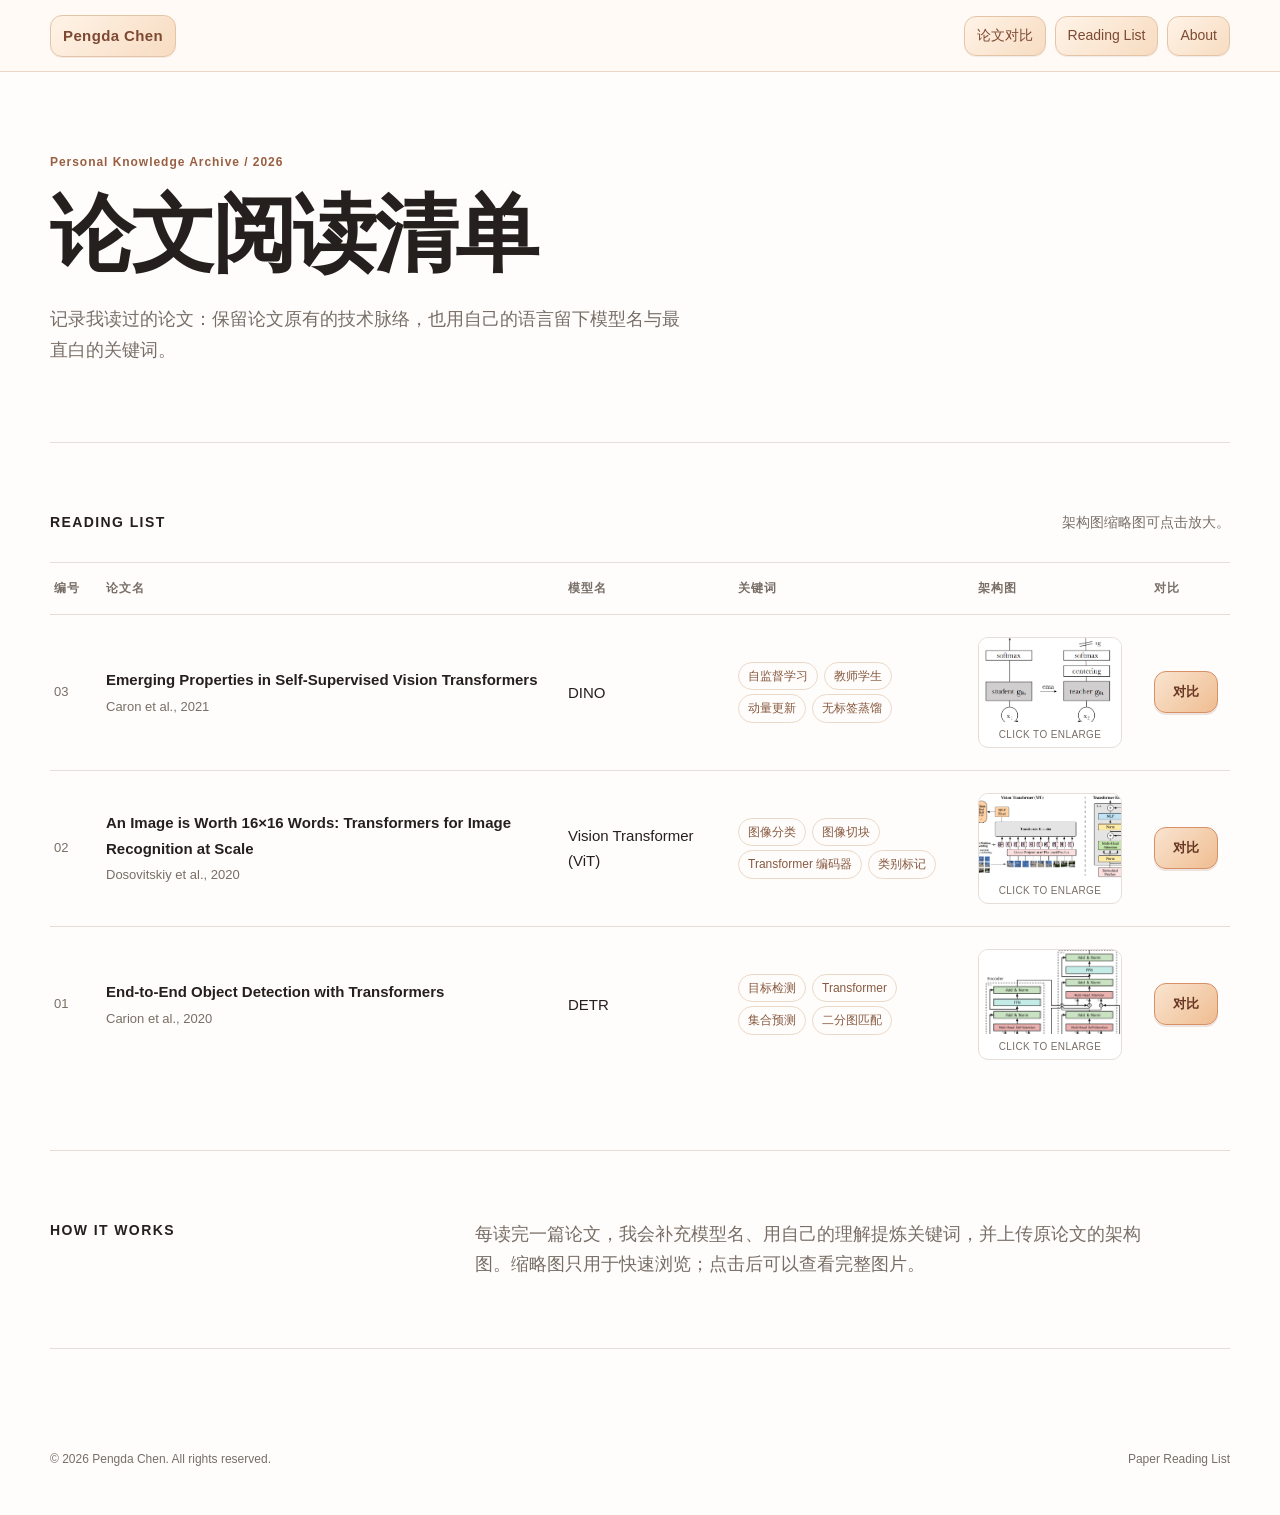
==== commit 731219da: "Harden comparison modal interactions" ====
--- a/pages/homepage.html
+++ b/pages/homepage.html
@@ -12,7 +12,7 @@
       <div class="container nav">
         <a class="brand" href="#top">Pengda Chen</a>
         <nav class="nav-links" aria-label="主导航">
-          <button class="nav-comparison" type="button">论文对比</button>
+          <button class="nav-comparison" type="button" onclick="window.paperCompareOpen ? window.paperCompareOpen() : (document.querySelector('.comparison-modal').hidden = false)">论文对比</button>
           <a href="#reading-list">Reading List</a>
           <a href="#how-to-use">About</a>
         </nav>
@@ -42,7 +42,7 @@
                 <td>DINO</td>
                 <td><span class="keyword">自监督学习</span><span class="keyword">教师学生</span><span class="keyword">动量更新</span><span class="keyword">无标签蒸馏</span></td>
                 <td><button class="thumbnail-button" type="button" data-full-image="../images/dino-architecture.png" data-paper-title="DINO 架构图" aria-label="放大查看 DINO 架构图"><img src="../images/dino-architecture.png" alt="DINO 论文中的教师学生模型架构图" /><span>Click to enlarge</span></button></td>
-                <td><button class="compare-button" type="button" data-model="DINO" data-title="DINO" data-image="../images/dino-architecture.png">对比</button></td>
+                <td><button class="compare-button" type="button" data-model="DINO" data-title="DINO" data-image="../images/dino-architecture.png" onclick="window.paperCompareOpen ? window.paperCompareOpen('DINO') : (document.querySelector('.comparison-modal').hidden = false)">对比</button></td>
               </tr>
               <tr>
                 <td class="paper-index">02</td>
@@ -50,7 +50,7 @@
                 <td>Vision Transformer (ViT)</td>
                 <td><span class="keyword">图像分类</span><span class="keyword">图像切块</span><span class="keyword">Transformer 编码器</span><span class="keyword">类别标记</span></td>
                 <td><button class="thumbnail-button" type="button" data-full-image="../images/vit-architecture.png" data-paper-title="Vision Transformer (ViT) 架构图" aria-label="放大查看 Vision Transformer 架构图"><img src="../images/vit-architecture.png" alt="Vision Transformer 论文中的模型架构图" /><span>Click to enlarge</span></button></td>
-                <td><button class="compare-button" type="button" data-model="Vision Transformer (ViT)" data-title="Vision Transformer (ViT)" data-image="../images/vit-architecture.png">对比</button></td>
+                <td><button class="compare-button" type="button" data-model="Vision Transformer (ViT)" data-title="Vision Transformer (ViT)" data-image="../images/vit-architecture.png" onclick="window.paperCompareOpen ? window.paperCompareOpen('Vision Transformer (ViT)') : (document.querySelector('.comparison-modal').hidden = false)">对比</button></td>
               </tr>
               <tr>
                 <td class="paper-index">01</td>
@@ -58,7 +58,7 @@
                 <td>DETR</td>
                 <td><span class="keyword">目标检测</span><span class="keyword">Transformer</span><span class="keyword">集合预测</span><span class="keyword">二分图匹配</span></td>
                 <td><button class="thumbnail-button" type="button" data-full-image="../images/detr-architecture.png" data-paper-title="DETR 架构图" aria-label="放大查看 DETR 架构图"><img src="../images/detr-architecture.png" alt="DETR 论文中的模型架构图" /><span>Click to enlarge</span></button></td>
-                <td><button class="compare-button" type="button" data-model="DETR" data-title="DETR" data-image="../images/detr-architecture.png">对比</button></td>
+                <td><button class="compare-button" type="button" data-model="DETR" data-title="DETR" data-image="../images/detr-architecture.png" onclick="window.paperCompareOpen ? window.paperCompareOpen('DETR') : (document.querySelector('.comparison-modal').hidden = false)">对比</button></td>
               </tr>
             </tbody>
           </table>
--- a/css/style.css
+++ b/css/style.css
@@ -1,9 +1,9 @@
-:root { --ink:#171717; --muted:#747474; --line:#d9d9d9; --paper:#fafafa; --accent:#315f51; --header-height:72px; } * { box-sizing:border-box; } html { scroll-behavior:smooth; scroll-padding-top:calc(var(--header-height) + 24px); } body { margin:0; color:var(--ink); background:var(--paper); font-family:"Helvetica Neue",Helvetica,Arial,"PingFang SC","Microsoft YaHei",sans-serif; line-height:1.65; } button,input { font:inherit; } button { color:inherit; } a { color:inherit; text-decoration:none; } .container { width:min(1180px,calc(100% - 48px)); margin:0 auto; }
-.site-header { position:fixed; z-index:10; inset:0 0 auto; height:var(--header-height); border-bottom:1px solid #ead8c7; background:rgba(255,250,245,.96); backdrop-filter:blur(10px); } .nav { display:flex; min-height:var(--header-height); align-items:center; justify-content:space-between; gap:24px; } .brand,.nav-links a,.nav-comparison { border:1px solid #e5c9ad; border-radius:8px; background:#f9e9d8; color:#7e4b34; } .brand { padding:6px 10px; font-size:15px; font-weight:600; letter-spacing:.04em; } .nav-links { display:flex; align-items:center; gap:10px; font-size:14px; } .nav-links a,.nav-comparison { padding:6px 10px; cursor:pointer; } .nav-links a:hover,.nav-comparison:hover { border-color:#bc7755; background:#f3d4b8; color:#623421; }
-main { padding:152px 0 74px; } .intro { padding-bottom:76px; border-bottom:1px solid var(--line); } .eyebrow { margin:0 0 16px; color:var(--accent); font-size:12px; letter-spacing:.12em; } h1,h2,p { margin-top:0; } h1 { margin-bottom:22px; font-size:clamp(44px,7vw,84px); font-weight:400; letter-spacing:-.055em; line-height:1.04; } .intro-copy { max-width:635px; margin-bottom:0; color:var(--muted); font-size:18px; }
-.reading-list,.how-to-use { padding:68px 0; border-bottom:1px solid var(--line); } .section-heading { display:flex; align-items:baseline; justify-content:space-between; gap:24px; margin-bottom:28px; } .section-heading h2,.how-to-use h2 { margin-bottom:0; font-size:14px; font-weight:600; letter-spacing:.12em; text-transform:uppercase; } .section-heading p { margin-bottom:0; color:var(--muted); font-size:14px; } .table-scroll { overflow-x:auto; border-top:1px solid var(--line); } table { width:100%; min-width:1020px; border-collapse:collapse; text-align:left; } .col-index { width:44px; } .col-paper { width:auto; } .col-model { width:170px; } .col-keywords { width:240px; } .col-image { width:176px; } .col-compare { width:84px; } th { padding:15px 12px; color:var(--muted); font-size:12px; font-weight:600; letter-spacing:.08em; text-transform:uppercase; } th:first-child,td:first-child { padding-right:4px; padding-left:4px; } td { padding:22px 12px; vertical-align:middle; border-top:1px solid var(--line); font-size:15px; } .paper-index { color:var(--muted); font-size:13px; font-variant-numeric:tabular-nums; } td strong,td span { display:block; } td strong { font-weight:500; } td > span { margin-top:3px; color:var(--muted); font-size:13px; } .keyword { display:inline-block; margin:2px 6px 2px 0; padding:3px 9px; border:1px solid var(--line); border-radius:999px; color:var(--accent); font-size:12px; } .thumbnail-button { display:block; width:144px; padding:0; overflow:hidden; border:1px solid var(--line); background:white; cursor:zoom-in; } .thumbnail-button img { display:block; width:142px; height:84px; object-fit:cover; } .thumbnail-button span { padding:4px 7px; color:var(--muted); font-size:10px; letter-spacing:.04em; text-transform:uppercase; } .thumbnail-button:hover { border-color:var(--accent); } .compare-button { padding:8px 12px; border:1px solid #d89067; border-radius:8px; background:linear-gradient(135deg,#f8dfc7,#f0c49d); box-shadow:0 2px 0 rgba(127,75,52,.12); color:#673722; cursor:pointer; font-size:13px; font-weight:600; letter-spacing:.03em; } .compare-button:hover { border-color:#ad6243; background:linear-gradient(135deg,#f5d1b0,#eeb580); transform:translateY(-1px); }
+:root { --ink:#25201d; --muted:#786e67; --line:#e5ded8; --paper:#fffdfb; --accent:#985f42; --header-height:72px; } * { box-sizing:border-box; } html { scroll-behavior:smooth; scroll-padding-top:calc(var(--header-height) + 24px); } body { margin:0; color:var(--ink); background:var(--paper); font-family:"Aptos","Segoe UI","PingFang SC","Microsoft YaHei",sans-serif; line-height:1.7; } button,input { font:inherit; } button { color:inherit; } a { color:inherit; text-decoration:none; } .container { width:min(1180px,calc(100% - 48px)); margin:0 auto; }
+.site-header { position:fixed; z-index:10; inset:0 0 auto; height:var(--header-height); border-bottom:1px solid #ead8c7; background:rgba(255,250,245,.97); backdrop-filter:blur(10px); } .nav { display:flex; min-height:var(--header-height); align-items:center; justify-content:space-between; gap:24px; } .brand,.nav-links a,.nav-comparison { border:1px solid #e3c4a7; border-radius:12px; background:linear-gradient(135deg,#fff3e7,#f7dcc1); color:#7d4932; box-shadow:0 1px 0 rgba(119,68,43,.08); transition:transform .18s ease,background .18s ease,border-color .18s ease; } .brand { padding:7px 12px; font-size:15px; font-weight:650; letter-spacing:.025em; } .nav-links { display:flex; align-items:center; gap:9px; font-size:14px; font-weight:500; } .nav-links a,.nav-comparison { padding:7px 12px; cursor:pointer; } .brand:hover,.nav-links a:hover,.nav-comparison:hover { border-color:#bd7854; background:linear-gradient(135deg,#fce3cc,#f2c396); color:#623421; transform:translateY(-1px); }
+main { padding:152px 0 74px; } .intro { padding-bottom:76px; border-bottom:1px solid var(--line); } .eyebrow { margin:0 0 16px; color:var(--accent); font-size:12px; font-weight:600; letter-spacing:.08em; } h1,h2,p { margin-top:0; } h1 { margin-bottom:22px; font-family:"Noto Serif SC","Songti SC","STSong",serif; font-size:clamp(44px,7vw,84px); font-weight:600; letter-spacing:-.035em; line-height:1.12; } .intro-copy { max-width:635px; margin-bottom:0; color:var(--muted); font-size:18px; }
+.reading-list,.how-to-use { padding:68px 0; border-bottom:1px solid var(--line); } .section-heading { display:flex; align-items:baseline; justify-content:space-between; gap:24px; margin-bottom:28px; } .section-heading h2,.how-to-use h2 { margin-bottom:0; font-size:14px; font-weight:650; letter-spacing:.1em; text-transform:uppercase; } .section-heading p { margin-bottom:0; color:var(--muted); font-size:14px; } .table-scroll { overflow-x:auto; border-top:1px solid var(--line); } table { width:100%; min-width:1020px; border-collapse:collapse; text-align:left; } .col-index { width:44px; } .col-paper { width:auto; } .col-model { width:170px; } .col-keywords { width:240px; } .col-image { width:176px; } .col-compare { width:84px; } th { padding:15px 12px; color:var(--muted); font-size:12px; font-weight:650; letter-spacing:.08em; text-transform:uppercase; } th:first-child,td:first-child { padding-right:4px; padding-left:4px; } td { padding:22px 12px; vertical-align:middle; border-top:1px solid var(--line); font-size:15px; } .paper-index { color:var(--muted); font-size:13px; font-variant-numeric:tabular-nums; } td strong,td span { display:block; } td strong { font-weight:600; } td > span { margin-top:3px; color:var(--muted); font-size:13px; } .keyword { display:inline-block; margin:2px 6px 2px 0; padding:3px 9px; border:1px solid #ead9c9; border-radius:999px; color:#875940; font-size:12px; } .thumbnail-button { display:block; width:144px; padding:0; overflow:hidden; border:1px solid var(--line); border-radius:10px; background:white; cursor:zoom-in; } .thumbnail-button img { display:block; width:142px; height:84px; object-fit:cover; } .thumbnail-button span { padding:4px 7px; color:var(--muted); font-size:10px; letter-spacing:.04em; text-transform:uppercase; } .thumbnail-button:hover { border-color:var(--accent); } .compare-button { min-width:64px; padding:9px 13px; border:1px solid #d89067; border-radius:12px; background:linear-gradient(135deg,#f9e4d0,#efbd91); box-shadow:0 2px 0 rgba(127,75,52,.14); color:#673722; cursor:pointer; font-size:13px; font-weight:650; letter-spacing:.03em; transition:transform .18s ease,box-shadow .18s ease,background .18s ease; } .compare-button:hover { border-color:#ad6243; background:linear-gradient(135deg,#f8d5b4,#eba970); box-shadow:0 4px 10px rgba(130,73,44,.16); transform:translateY(-2px); }
 .how-to-use { display:grid; grid-template-columns:1fr 2fr; gap:48px; } .how-to-use p { max-width:700px; margin-bottom:0; color:var(--muted); font-size:18px; } footer { padding:26px 0 34px; color:var(--muted); font-size:12px; } footer .container { display:flex; justify-content:space-between; gap:16px; }
 dialog { border:1px solid var(--line); background:var(--paper); box-shadow:0 24px 80px rgba(0,0,0,.2); } dialog::backdrop { background:rgba(16,16,16,.7); } .image-dialog { width:min(1100px,calc(100% - 32px)); max-height:calc(100% - 32px); padding:0; } .dialog-bar { display:flex; align-items:center; justify-content:space-between; min-height:52px; padding:10px 14px 10px 20px; border-bottom:1px solid var(--line); } .dialog-bar p { margin:0; font-size:14px; font-weight:500; } .dialog-bar span { color:var(--muted); font-size:12px; } .close-image-dialog,.close-comparison-dialog { width:34px; height:34px; border:0; border-radius:50%; background:transparent; cursor:pointer; font-size:28px; line-height:1; } .close-image-dialog:hover,.close-comparison-dialog:hover { background:#eee; } .dialog-image { display:block; max-width:100%; max-height:calc(100vh - 92px); margin:0 auto; object-fit:contain; }
-.comparison-modal[hidden] { display:none; } .comparison-modal { position:fixed; z-index:20; inset:0; display:grid; place-items:center; padding:16px; background:rgba(16,16,16,.7); } .comparison-modal-surface { width:min(1360px,100%); max-height:100%; overflow:auto; border:1px solid var(--line); background:var(--paper); box-shadow:0 24px 80px rgba(0,0,0,.25); } .comparison-grid { display:grid; grid-template-columns:1fr 1fr; gap:0; } .comparison-panel { min-width:0; padding:20px; } .comparison-panel + .comparison-panel { border-left:1px solid var(--line); } .panel-heading { display:flex; align-items:center; justify-content:space-between; margin-bottom:16px; } .panel-heading h3 { margin:0; font-size:14px; font-weight:600; letter-spacing:.08em; } .clear-panel { padding:4px 8px; border:1px solid var(--line); background:transparent; cursor:pointer; color:var(--muted); font-size:12px; } .comparison-panel label { display:block; color:var(--muted); font-size:12px; } .model-search { display:block; width:100%; margin-top:5px; padding:9px 10px; border:1px solid var(--line); border-radius:0; outline:none; background:white; color:var(--ink); } .model-search:focus { border-color:var(--accent); } .suggestion-list { min-height:0; max-height:116px; margin:0; padding:0; overflow:auto; list-style:none; } .suggestion-list:empty { display:none; } .suggestion-list button { display:block; width:100%; padding:7px 10px; border:1px solid var(--line); border-top:0; background:white; cursor:pointer; text-align:left; font-size:13px; } .suggestion-list button:hover { background:#f0f5f3; } .panel-message { min-height:20px; margin:7px 0 0; color:#a14444; font-size:12px; } .selected-architecture { display:grid; min-height:310px; margin-top:8px; place-items:center; overflow:hidden; border:1px solid var(--line); background:white; } .selected-architecture p { margin:0; padding:20px; color:var(--muted); font-size:13px; text-align:center; } .selected-architecture img { display:block; width:100%; max-height:500px; object-fit:contain; } .selected-architecture figcaption { padding:8px 12px; border-top:1px solid var(--line); color:var(--muted); font-size:12px; }
+.comparison-modal[hidden] { display:none; } .comparison-modal { position:fixed; z-index:20; inset:0; display:none; place-items:center; padding:16px; background:rgba(16,16,16,.7); } .comparison-modal.is-open { display:grid; } .comparison-modal-surface { width:min(1360px,100%); max-height:100%; overflow:auto; border:1px solid var(--line); background:var(--paper); box-shadow:0 24px 80px rgba(0,0,0,.25); } .comparison-grid { display:grid; grid-template-columns:1fr 1fr; gap:0; } .comparison-panel { min-width:0; padding:20px; } .comparison-panel + .comparison-panel { border-left:1px solid var(--line); } .panel-heading { display:flex; align-items:center; justify-content:space-between; margin-bottom:16px; } .panel-heading h3 { margin:0; font-size:14px; font-weight:600; letter-spacing:.08em; } .clear-panel { padding:4px 8px; border:1px solid var(--line); background:transparent; cursor:pointer; color:var(--muted); font-size:12px; } .comparison-panel label { display:block; color:var(--muted); font-size:12px; } .model-search { display:block; width:100%; margin-top:5px; padding:9px 10px; border:1px solid var(--line); border-radius:0; outline:none; background:white; color:var(--ink); } .model-search:focus { border-color:var(--accent); } .suggestion-list { min-height:0; max-height:116px; margin:0; padding:0; overflow:auto; list-style:none; } .suggestion-list:empty { display:none; } .suggestion-list button { display:block; width:100%; padding:7px 10px; border:1px solid var(--line); border-top:0; background:white; cursor:pointer; text-align:left; font-size:13px; } .suggestion-list button:hover { background:#f0f5f3; } .panel-message { min-height:20px; margin:7px 0 0; color:#a14444; font-size:12px; } .selected-architecture { display:grid; min-height:310px; margin-top:8px; place-items:center; overflow:hidden; border:1px solid var(--line); background:white; } .selected-architecture p { margin:0; padding:20px; color:var(--muted); font-size:13px; text-align:center; } .selected-architecture img { display:block; width:100%; max-height:500px; object-fit:contain; } .selected-architecture figcaption { padding:8px 12px; border-top:1px solid var(--line); color:var(--muted); font-size:12px; }
 .toast { position:fixed; z-index:30; right:24px; bottom:24px; max-width:300px; padding:10px 14px; transform:translateY(16px); opacity:0; pointer-events:none; border:1px solid var(--line); background:#202020; color:white; font-size:13px; transition:opacity .2s,transform .2s; } .toast.is-visible { transform:translateY(0); opacity:1; }
 @media (max-width:700px) { :root { --header-height:60px; } .container { width:min(100% - 32px,1180px); } .nav-links { gap:14px; font-size:12px; } main { padding-top:116px; } .intro { padding-bottom:58px; } .reading-list,.how-to-use { padding:52px 0; } .section-heading,.how-to-use,footer .container { display:block; } .section-heading p { margin-top:8px; } .how-to-use p { margin-top:22px; } .comparison-grid { grid-template-columns:1fr; } .comparison-panel + .comparison-panel { border-top:1px solid var(--line); border-left:0; } .selected-architecture { min-height:230px; } .dialog-image { max-height:calc(100vh - 84px); } footer p + p { margin-top:8px; } }
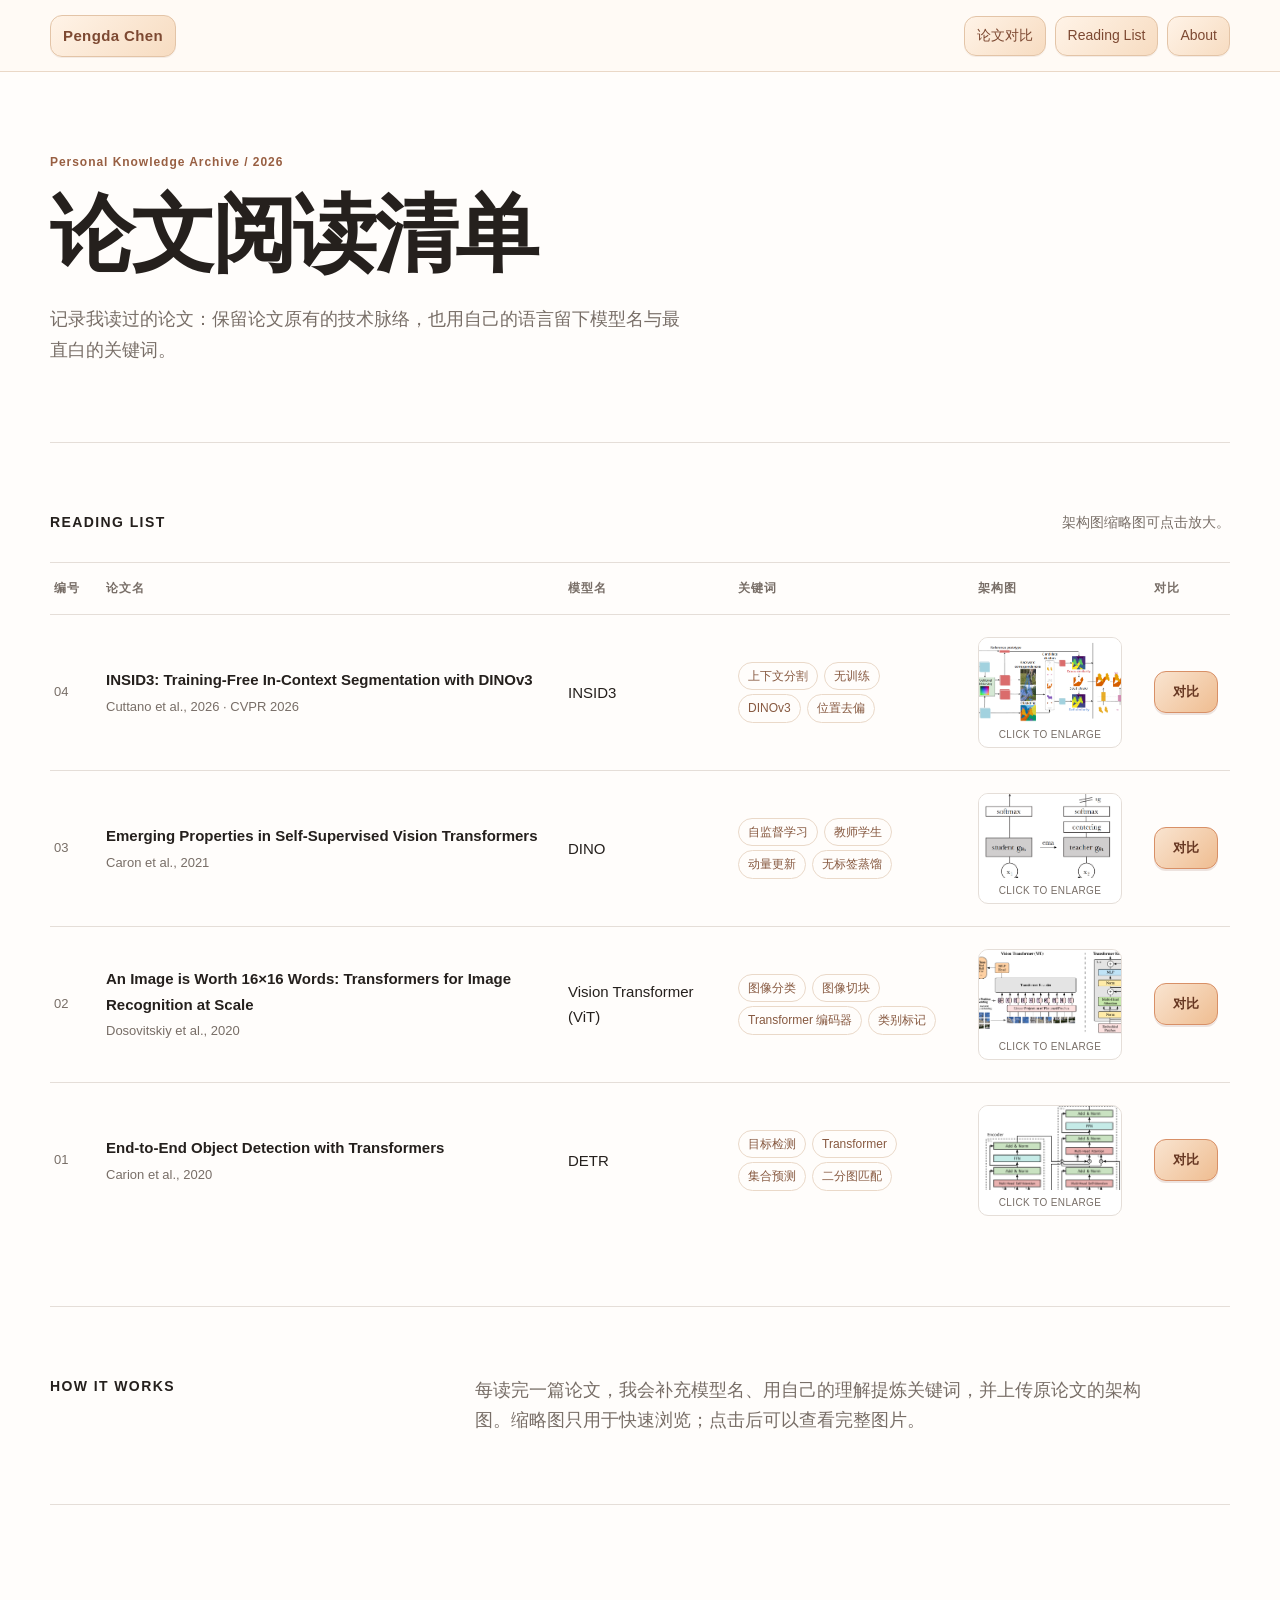
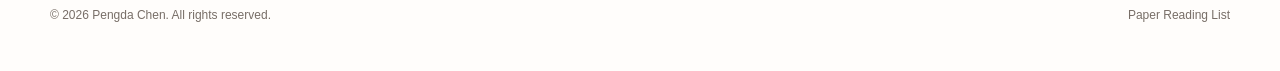
==== commit 1a33caee: "Add INSID3 paper entry" ====
--- a/pages/homepage.html
+++ b/pages/homepage.html
@@ -10,7 +10,7 @@
   <body>
     <header class="site-header" id="top">
       <div class="container nav">
-        <a class="brand" href="#top">Pengda Chen</a>
+        <a class="brand" href="#top" onclick="window.scrollTo(0, 0); document.documentElement.scrollTop = 0; document.body.scrollTop = 0; return false;">Pengda Chen</a>
         <nav class="nav-links" aria-label="主导航">
           <button class="nav-comparison" type="button" onclick="window.paperCompareOpen ? window.paperCompareOpen() : (document.querySelector('.comparison-modal').hidden = false)">论文对比</button>
           <a href="#reading-list">Reading List</a>
@@ -36,6 +36,14 @@
             <thead><tr><th scope="col">编号</th><th scope="col">论文名</th><th scope="col">模型名</th><th scope="col">关键词</th><th scope="col">架构图</th><th scope="col">对比</th></tr></thead>
             <tbody>
               <!-- 新论文添加在表格顶部；模型名与 data-model 保持一致。 -->
+              <tr>
+                <td class="paper-index">04</td>
+                <td><strong>INSID3: Training-Free In-Context Segmentation with DINOv3</strong><span>Cuttano et al., 2026 · CVPR 2026</span></td>
+                <td>INSID3</td>
+                <td><span class="keyword">上下文分割</span><span class="keyword">无训练</span><span class="keyword">DINOv3</span><span class="keyword">位置去偏</span></td>
+                <td><button class="thumbnail-button" type="button" data-full-image="../images/insid3-architecture.png" data-paper-title="INSID3 架构图" aria-label="放大查看 INSID3 架构图"><img src="../images/insid3-architecture.png" alt="INSID3 论文中的上下文分割模型架构图" /><span>Click to enlarge</span></button></td>
+                <td><button class="compare-button" type="button" data-model="INSID3" data-title="INSID3" data-image="../images/insid3-architecture.png" onclick="window.paperCompareOpen ? window.paperCompareOpen('INSID3') : (document.querySelector('.comparison-modal').hidden = false)">对比</button></td>
+              </tr>
               <tr>
                 <td class="paper-index">03</td>
                 <td><strong>Emerging Properties in Self-Supervised Vision Transformers</strong><span>Caron et al., 2021</span></td>
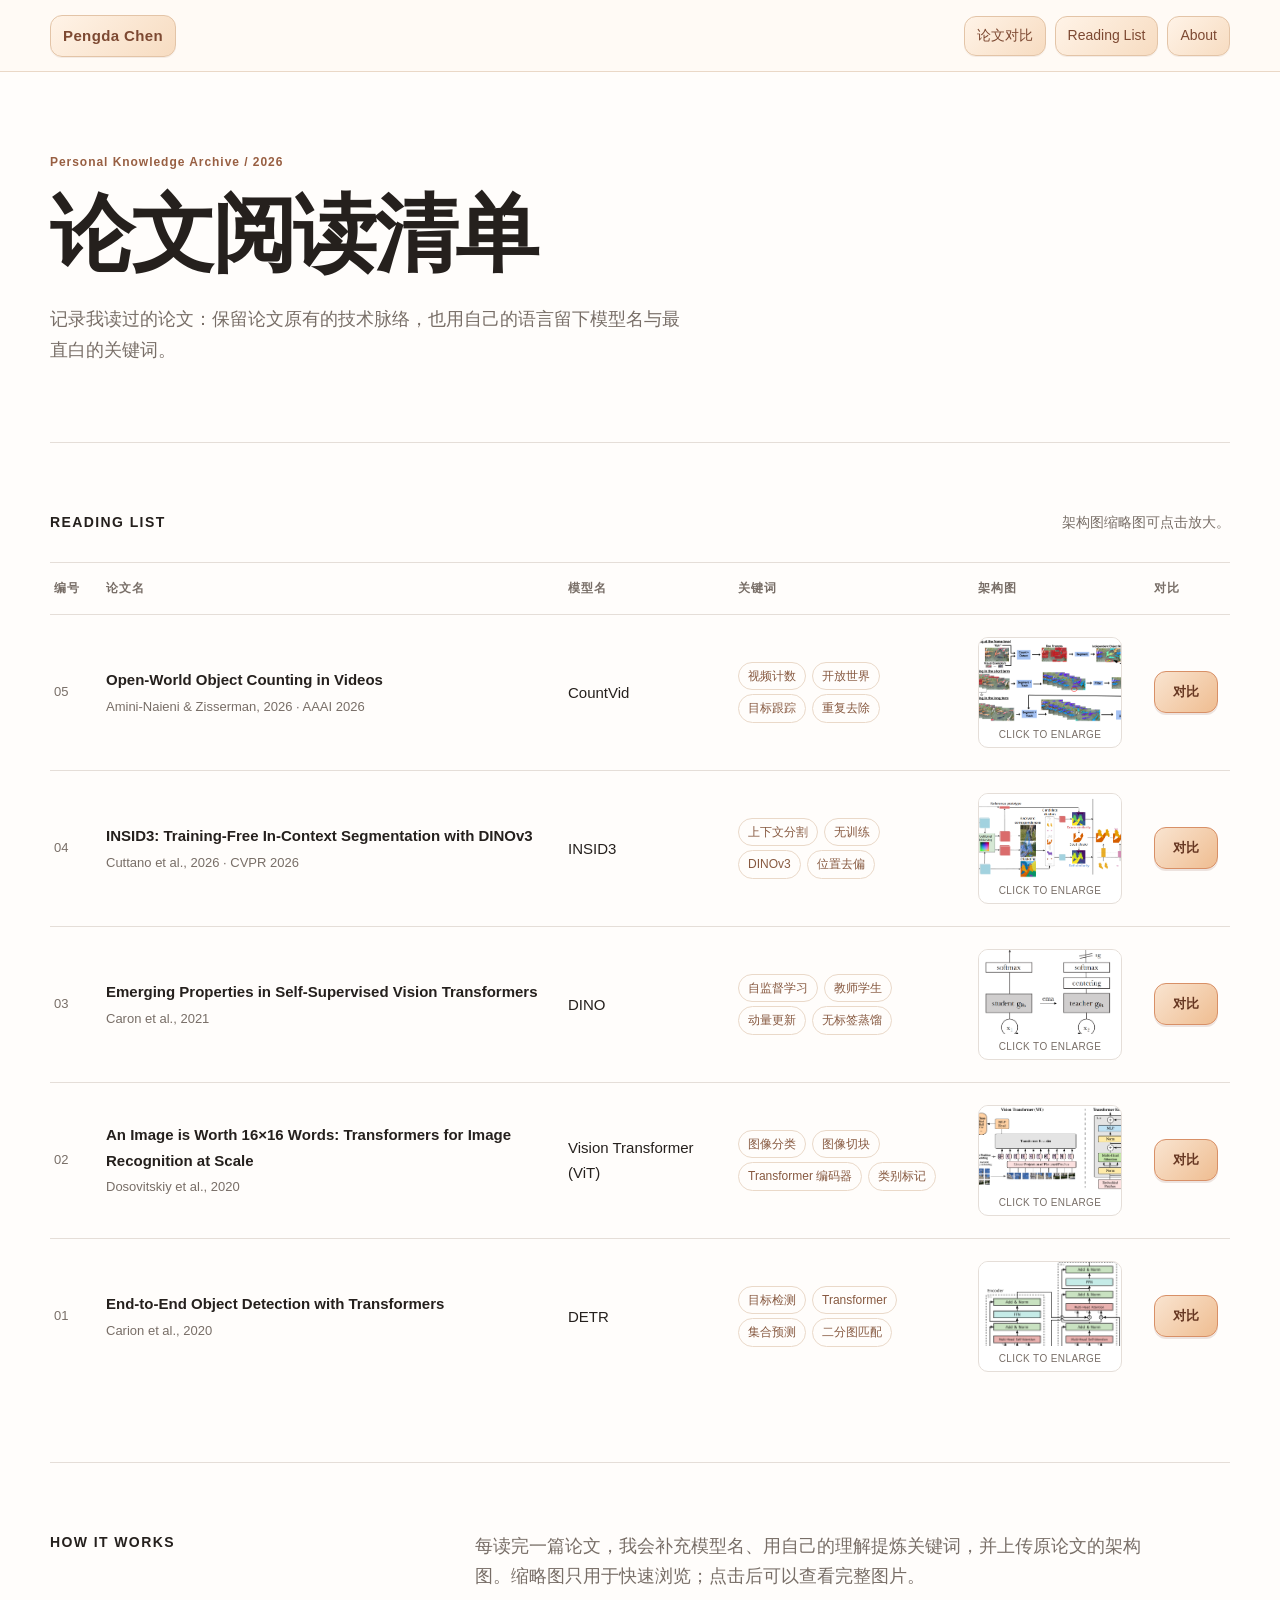
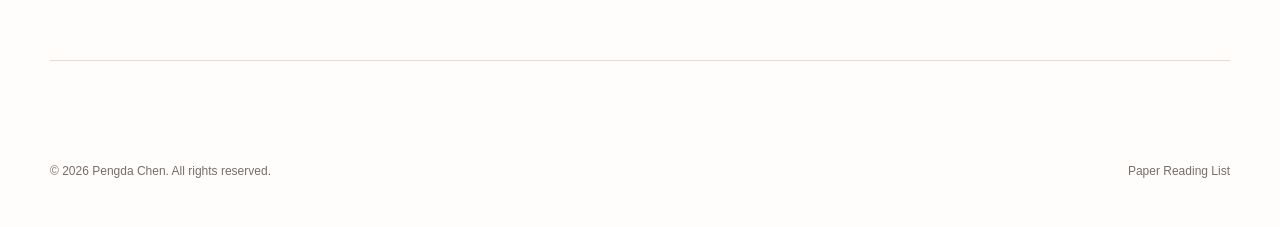
==== commit 93bb0e90: "Add CountVid paper entry" ====
--- a/pages/homepage.html
+++ b/pages/homepage.html
@@ -36,6 +36,14 @@
             <thead><tr><th scope="col">编号</th><th scope="col">论文名</th><th scope="col">模型名</th><th scope="col">关键词</th><th scope="col">架构图</th><th scope="col">对比</th></tr></thead>
             <tbody>
               <!-- 新论文添加在表格顶部；模型名与 data-model 保持一致。 -->
+              <tr>
+                <td class="paper-index">05</td>
+                <td><strong>Open-World Object Counting in Videos</strong><span>Amini-Naieni &amp; Zisserman, 2026 · AAAI 2026</span></td>
+                <td>CountVid</td>
+                <td><span class="keyword">视频计数</span><span class="keyword">开放世界</span><span class="keyword">目标跟踪</span><span class="keyword">重复去除</span></td>
+                <td><button class="thumbnail-button" type="button" data-full-image="../images/countvid-architecture.png" data-paper-title="CountVid 架构图" aria-label="放大查看 CountVid 架构图"><img src="../images/countvid-architecture.png" alt="CountVid 论文中的开放世界视频目标计数架构图" /><span>Click to enlarge</span></button></td>
+                <td><button class="compare-button" type="button" data-model="CountVid" data-title="CountVid" data-image="../images/countvid-architecture.png" onclick="window.paperCompareOpen ? window.paperCompareOpen('CountVid') : (document.querySelector('.comparison-modal').hidden = false)">对比</button></td>
+              </tr>
               <tr>
                 <td class="paper-index">04</td>
                 <td><strong>INSID3: Training-Free In-Context Segmentation with DINOv3</strong><span>Cuttano et al., 2026 · CVPR 2026</span></td>
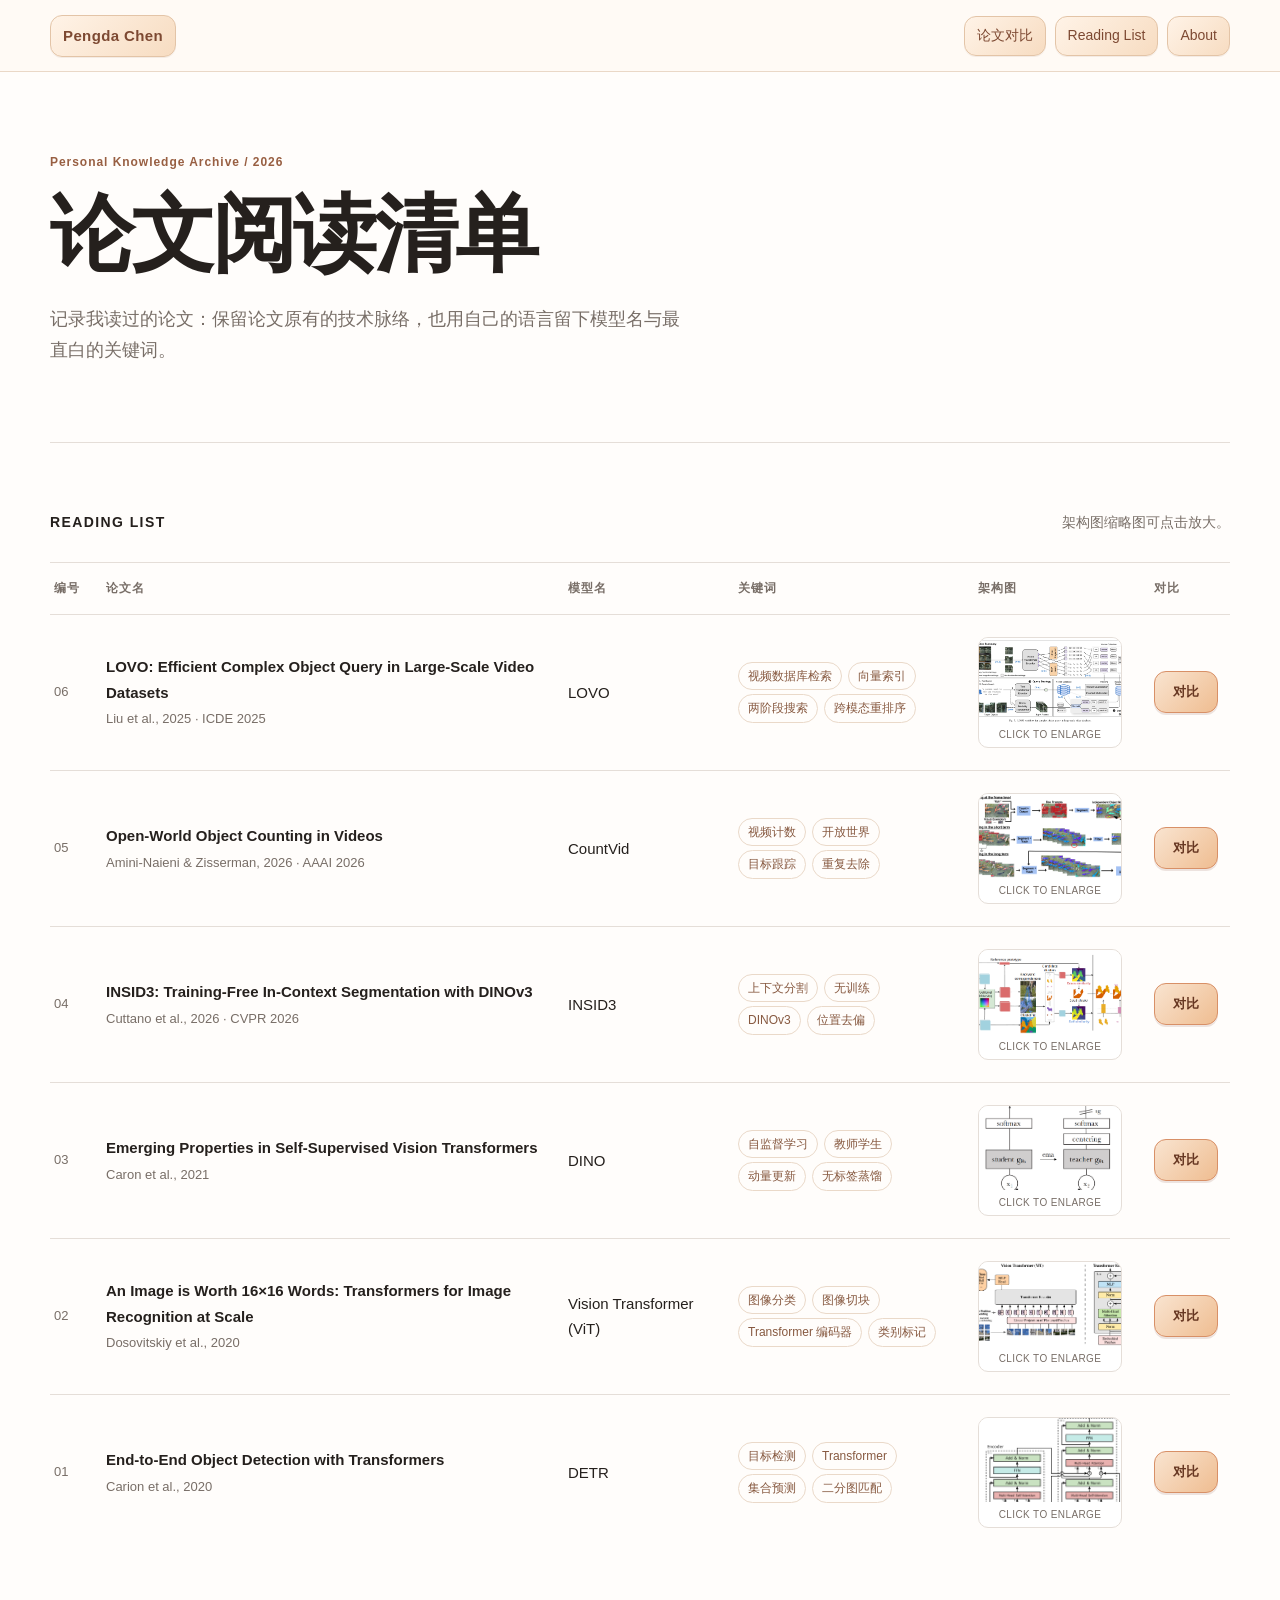
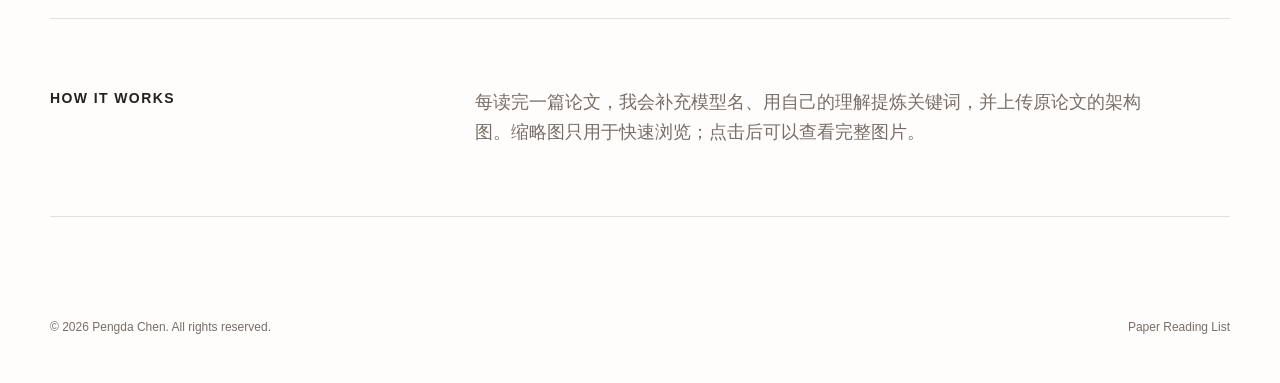
==== commit f7d9b438: "Add LOVO paper entry" ====
--- a/pages/homepage.html
+++ b/pages/homepage.html
@@ -36,6 +36,14 @@
             <thead><tr><th scope="col">编号</th><th scope="col">论文名</th><th scope="col">模型名</th><th scope="col">关键词</th><th scope="col">架构图</th><th scope="col">对比</th></tr></thead>
             <tbody>
               <!-- 新论文添加在表格顶部；模型名与 data-model 保持一致。 -->
+              <tr>
+                <td class="paper-index">06</td>
+                <td><strong>LOVO: Efficient Complex Object Query in Large-Scale Video Datasets</strong><span>Liu et al., 2025 · ICDE 2025</span></td>
+                <td>LOVO</td>
+                <td><span class="keyword">视频数据库检索</span><span class="keyword">向量索引</span><span class="keyword">两阶段搜索</span><span class="keyword">跨模态重排序</span></td>
+                <td><button class="thumbnail-button" type="button" data-full-image="../images/lovo-architecture.png" data-paper-title="LOVO 架构图" aria-label="放大查看 LOVO 架构图"><img src="../images/lovo-architecture.png" alt="LOVO 论文中的大规模视频数据库复杂对象检索架构图" /><span>Click to enlarge</span></button></td>
+                <td><button class="compare-button" type="button" data-model="LOVO" data-title="LOVO" data-image="../images/lovo-architecture.png" onclick="window.paperCompareOpen ? window.paperCompareOpen('LOVO') : (document.querySelector('.comparison-modal').hidden = false)">对比</button></td>
+              </tr>
               <tr>
                 <td class="paper-index">05</td>
                 <td><strong>Open-World Object Counting in Videos</strong><span>Amini-Naieni &amp; Zisserman, 2026 · AAAI 2026</span></td>
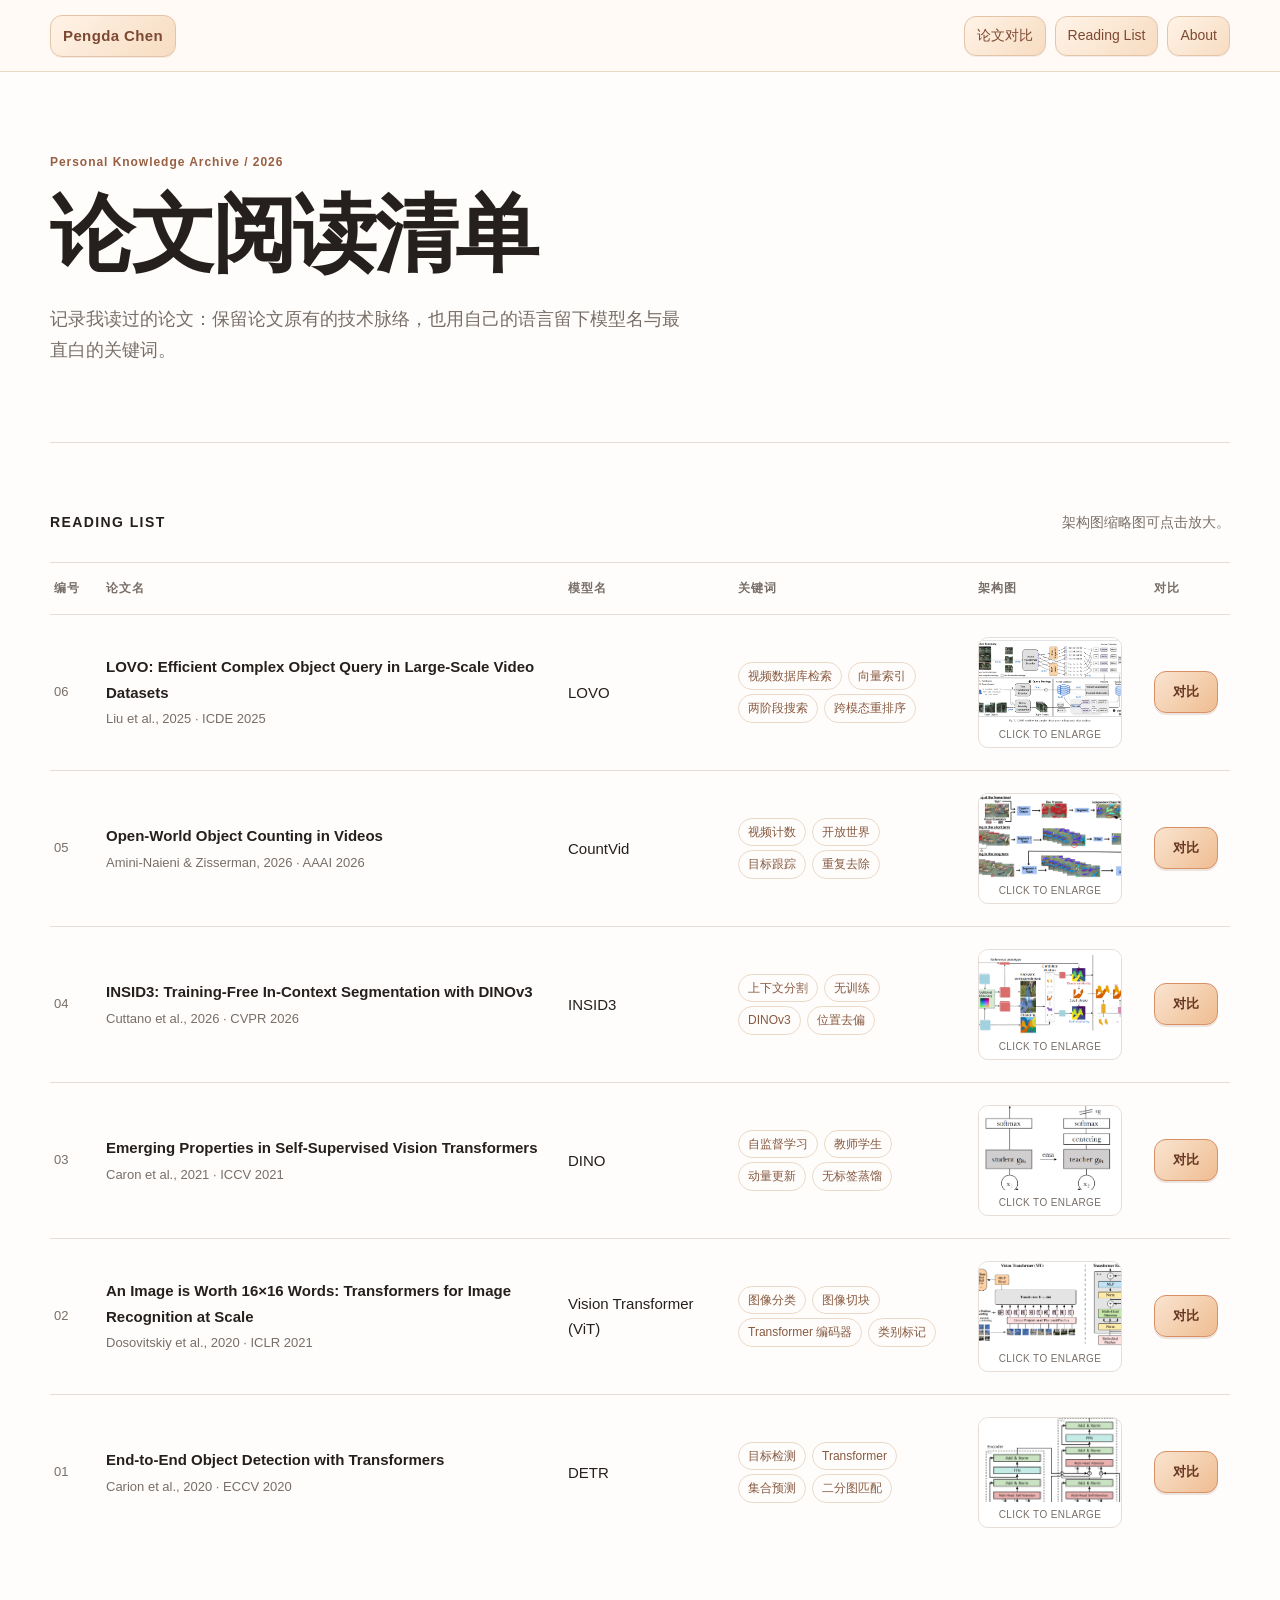
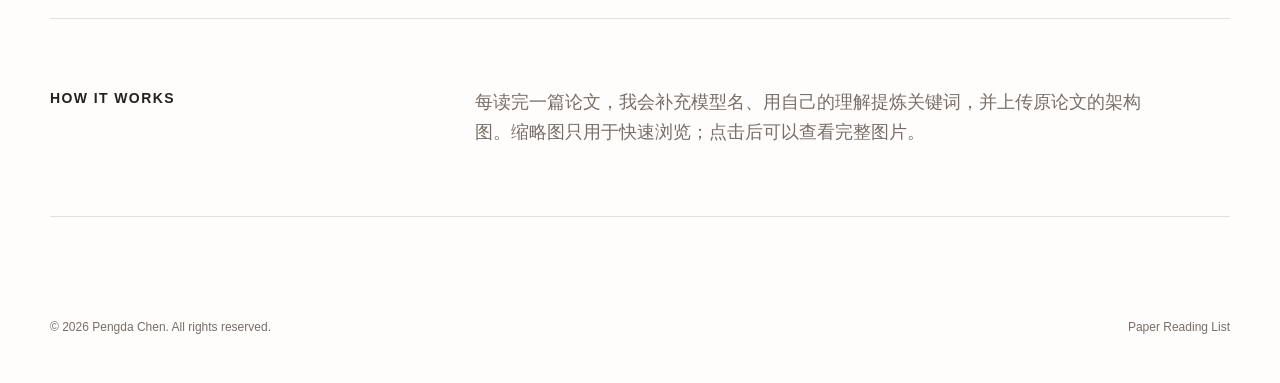
==== commit 22d11fd8: "Add publication venues to paper list" ====
--- a/pages/homepage.html
+++ b/pages/homepage.html
@@ -62,7 +62,7 @@
               </tr>
               <tr>
                 <td class="paper-index">03</td>
-                <td><strong>Emerging Properties in Self-Supervised Vision Transformers</strong><span>Caron et al., 2021</span></td>
+                <td><strong>Emerging Properties in Self-Supervised Vision Transformers</strong><span>Caron et al., 2021 · ICCV 2021</span></td>
                 <td>DINO</td>
                 <td><span class="keyword">自监督学习</span><span class="keyword">教师学生</span><span class="keyword">动量更新</span><span class="keyword">无标签蒸馏</span></td>
                 <td><button class="thumbnail-button" type="button" data-full-image="../images/dino-architecture.png" data-paper-title="DINO 架构图" aria-label="放大查看 DINO 架构图"><img src="../images/dino-architecture.png" alt="DINO 论文中的教师学生模型架构图" /><span>Click to enlarge</span></button></td>
@@ -70,7 +70,7 @@
               </tr>
               <tr>
                 <td class="paper-index">02</td>
-                <td><strong>An Image is Worth 16×16 Words: Transformers for Image Recognition at Scale</strong><span>Dosovitskiy et al., 2020</span></td>
+                <td><strong>An Image is Worth 16×16 Words: Transformers for Image Recognition at Scale</strong><span>Dosovitskiy et al., 2020 · ICLR 2021</span></td>
                 <td>Vision Transformer (ViT)</td>
                 <td><span class="keyword">图像分类</span><span class="keyword">图像切块</span><span class="keyword">Transformer 编码器</span><span class="keyword">类别标记</span></td>
                 <td><button class="thumbnail-button" type="button" data-full-image="../images/vit-architecture.png" data-paper-title="Vision Transformer (ViT) 架构图" aria-label="放大查看 Vision Transformer 架构图"><img src="../images/vit-architecture.png" alt="Vision Transformer 论文中的模型架构图" /><span>Click to enlarge</span></button></td>
@@ -78,7 +78,7 @@
               </tr>
               <tr>
                 <td class="paper-index">01</td>
-                <td><strong>End-to-End Object Detection with Transformers</strong><span>Carion et al., 2020</span></td>
+                <td><strong>End-to-End Object Detection with Transformers</strong><span>Carion et al., 2020 · ECCV 2020</span></td>
                 <td>DETR</td>
                 <td><span class="keyword">目标检测</span><span class="keyword">Transformer</span><span class="keyword">集合预测</span><span class="keyword">二分图匹配</span></td>
                 <td><button class="thumbnail-button" type="button" data-full-image="../images/detr-architecture.png" data-paper-title="DETR 架构图" aria-label="放大查看 DETR 架构图"><img src="../images/detr-architecture.png" alt="DETR 论文中的模型架构图" /><span>Click to enlarge</span></button></td>
